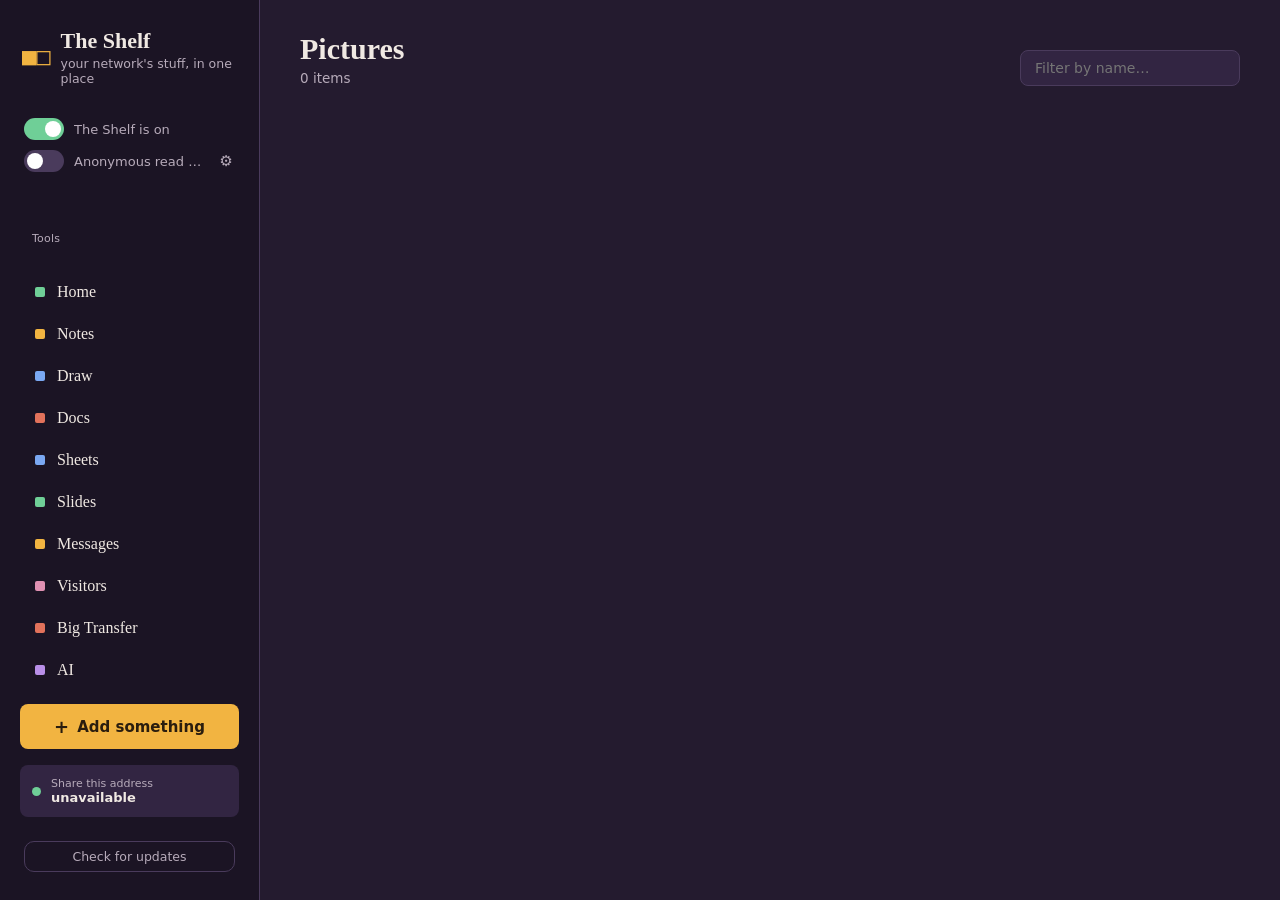
==== public/index.html @ f011980d "Show The Shelf's version under Check for updates and in About Co-Authored-By: Claude Opus 5.5 <norep" ====
<!DOCTYPE html>
<html lang="en">
<head>
<meta charset="UTF-8">
<meta name="viewport" content="width=device-width, initial-scale=1.0">
<title>The Shelf</title>
<link rel="stylesheet" href="style.css">
</head>
<body>

<div class="app">

  <aside class="sidebar">
    <div class="sidebar-scroll">
      <div class="brand">
        <div class="brand-mark">&#9724;&#9723;</div>
        <div class="brand-text">
          <h1>The Shelf</h1>
          <p>your network's stuff, in one place</p>
        </div>
      </div>

      <div class="power-toggle-group">
        <div class="power-toggle" id="powerToggleRow">
          <label class="toggle-switch">
            <input type="checkbox" id="powerToggle" checked>
            <span class="toggle-slider"></span>
          </label>
          <span id="powerLabel">The Shelf is on</span>
        </div>

        <div class="power-toggle" id="localhostOnlyToggleRow" hidden>
          <label class="toggle-switch">
            <input type="checkbox" id="localhostOnlyToggle">
            <span class="toggle-slider"></span>
          </label>
          <span id="localhostOnlyLabel" title="While on, only this computer can reach The Shelf -- everyone else on the network is turned away">Local computer only</span>
        </div>

        <div class="power-toggle" id="secureModeToggleRow" hidden>
          <label class="toggle-switch">
            <input type="checkbox" id="secureModeToggle">
            <span class="toggle-slider"></span>
          </label>
          <span id="secureModeLabel">Anonymous read only</span>
          <button class="accounts-gear-btn" id="accountsGearBtn" title="Set up users and passwords" aria-label="Manage accounts">&#9881;</button>
        </div>

        <div class="power-toggle" id="openWriteToggleRow" hidden>
          <label class="toggle-switch">
            <input type="checkbox" id="openWriteToggle">
            <span class="toggle-slider"></span>
          </label>
          <span id="openWriteLabel" title="While on, anyone on the network can add, change, or remove things -- and use the AI tab -- without logging in">Anyone can edit + AI</span>
        </div>
      </div>

      <nav class="shelf-nav" id="shelfNav">
        <!-- categories injected here -->
      </nav>

      <div class="nav-divider">Tools</div>
      <nav class="shelf-nav tool-nav" id="toolNav">
        <!-- tool tabs injected here -->
      </nav>
    </div>

    <button class="upload-btn" id="openUploadBtn">
      <span class="plus">+</span> Add something
    </button>

    <div class="auth-indicator" id="authIndicator" hidden></div>

    <div class="network-info" id="networkInfo">
      <div class="status-dot"></div>
      <div>
        <div class="network-label">Share this address</div>
        <div class="network-url" id="networkUrl">detecting&hellip;</div>
      </div>
    </div>
    <button class="sidebar-update-btn" id="sidebarUpdateBtn" title="Check GitHub for a newer version of The Shelf">Check for updates</button>
    <div class="sidebar-version" id="sidebarVersion"></div>
  </aside>

  <main class="main">
    <header class="main-header">
      <div>
        <h2 id="categoryTitle">Pictures</h2>
        <p class="category-sub" id="categorySub">0 items</p>
      </div>
      <div class="header-actions">
        <button class="about-info-btn" id="aboutInfoBtn" hidden title="About The Shelf">&#9432;</button>
        <div class="search-box-wrap">
          <input type="search" id="searchBox" placeholder="Filter by name&hellip;">
          <button class="search-clear-btn" id="searchClearBtn" hidden aria-label="Clear search">&times;</button>
        </div>
        <select id="playCountFilter" hidden>
          <option value="">All plays</option>
          <option value="recent">Recently added</option>
          <option value="0">Never played</option>
          <option value="1+">Played 1+ times</option>
          <option value="5+">Played 5+ times</option>
          <option value="10+">Played 10+ times</option>
          <option value="25+">Played 25+ times</option>
        </select>
        <button class="slideshow-btn" id="slideshowBtn" hidden>Start slideshow</button>
        <button class="slideshow-btn" id="coversSlideshowBtn" hidden title="A slideshow of the album covers in your Music shelf">Album covers</button>
        <button class="tool-action-btn" id="shuffleAllBtn" hidden title="Play these songs in random order">Shuffle play</button>
        <button class="tool-action-btn" id="imagineBtn" hidden title="Describe a picture and Pollinations.ai draws it">Create with AI</button>
        <div class="header-tool-actions">
          <button class="tool-action-btn" id="standardizeNamesBtn" hidden title="Clean up messy auto-downloaded filenames">Standardize names</button>
          <button class="tool-action-btn" id="fetchArtBtn" hidden title="Look up cover art for tracks that don't have it yet">Get album art</button>
          <button class="tool-action-btn tool-action-btn-secondary" id="clearArtBtn" hidden title="Delete all cached album art so it can be re-fetched">Clear album art</button>
          <button class="tool-action-btn tool-action-btn-secondary" id="exportListBtn" hidden title="Download the whole library as a zip, or the song list as a spreadsheet">Export&hellip;</button>
          <button class="tool-action-btn" id="fetchThumbsBtn" hidden title="Generate a thumbnail for items that don't have one yet">Get thumbnails</button>
          <button class="tool-action-btn tool-action-btn-secondary" id="clearThumbsBtn" hidden title="Delete all generated thumbnails so they can be re-generated">Clear thumbnails</button>
          <button class="tool-action-btn tool-action-btn-secondary" id="removeDuplicatesBtn" hidden title="Find files with identical content and remove the extra copies">Remove duplicates</button>
        </div>
        <button class="tool-action-btn" id="toolActionBtn" hidden>+ New</button>
      </div>
    </header>

    <div class="bulk-progress-bar" id="bulkProgressBar" hidden>
      <div class="bulk-progress-fill" id="bulkProgressFill"></div>
      <div class="bulk-progress-label" id="bulkProgressLabel"></div>
    </div>

    <section class="content" id="content">
      <!-- category content injected here -->
    </section>
  </main>

</div>

<!-- Create a picture with Pollinations.ai (Pictures shelf) -->
<div class="modal-backdrop" id="imagineBackdrop" hidden>
  <div class="modal imagine-modal">
    <div class="modal-head">
      <h3>Create a picture</h3>
      <button class="icon-btn" id="closeImagineBtn" aria-label="Close">&times;</button>
    </div>

    <div id="imagineKeyPanel" hidden>
      <p class="imagine-text" id="imagineKeyText"></p>
      <div class="imagine-key-form" id="imagineKeyForm">
        <input type="password" id="imagineKeyInput" placeholder="Paste your secret key (sk_&hellip;)" autocomplete="off" spellcheck="false">
        <button class="tool-action-btn" id="imagineKeySave">Save key</button>
      </div>
      <p class="imagine-status" id="imagineKeyStatus"></p>
    </div>

    <div id="imagineMainPanel" hidden>
      <label class="field-label" for="imaginePrompt">Describe the picture</label>
      <textarea id="imaginePrompt" rows="3" maxlength="1000" placeholder="A cozy cabin in snowy woods at dusk, warm light in the windows"></textarea>
      <div class="imagine-shapes" role="group" aria-label="Shape">
        <button type="button" class="imagine-shape" data-shape="square" aria-pressed="true">Square</button>
        <button type="button" class="imagine-shape" data-shape="wide" aria-pressed="false">Wide</button>
        <button type="button" class="imagine-shape" data-shape="tall" aria-pressed="false">Tall</button>
      </div>
      <div class="imagine-stage" id="imagineStage">
        <img id="imagineImg" alt="" hidden>
        <div class="imagine-placeholder" id="imaginePlaceholder">Your picture will appear here.</div>
      </div>
      <p class="imagine-status" id="imagineStatus"></p>
      <div class="imagine-actions">
        <button class="tool-action-btn" id="imagineCreateBtn">Create</button>
        <button class="tool-action-btn" id="imagineKeepBtn" hidden>Yes, add to Pictures</button>
        <button class="tool-action-btn tool-action-btn-secondary" id="imagineNextBtn" hidden>No, try another</button>
      </div>
      <p class="imagine-footnote">Your description is sent to Pollinations.ai, an online service, to draw the picture.
        <button class="link-btn" id="imagineChangeKey" hidden>Change API key</button></p>
    </div>
  </div>
</div>

<!-- Backup chooser: pick which parts of The Shelf go into the backup zip -->
<div class="modal-backdrop" id="backupBackdrop" hidden>
  <div class="modal backup-modal">
    <div class="modal-head">
      <h3>What should the backup include?</h3>
      <button class="icon-btn" id="closeBackupBtn" aria-label="Close">&times;</button>
    </div>
    <div class="backup-select-row">
      <button class="link-btn" id="backupSelectAll">Select all</button>
      <button class="link-btn" id="backupSelectNone">Select none</button>
    </div>
    <div class="backup-section-list" id="backupSectionList"></div>
    <div class="backup-footer">
      <span class="backup-total" id="backupTotal"></span>
      <button class="tool-action-btn" id="backupDownloadBtn">Download backup</button>
    </div>
  </div>
</div>

<!-- Export choice: whole library as a zip, or the song list as a spreadsheet -->
<div class="modal-backdrop" id="exportBackdrop" hidden>
  <div class="modal export-modal">
    <div class="modal-head">
      <h3 id="exportTitle">Export your music</h3>
      <button class="icon-btn" id="closeExportBtn" aria-label="Close">&times;</button>
    </div>
    <div class="export-choices">
      <button class="export-choice" id="exportZipBtn">
        <span class="export-choice-title" id="exportZipTitle">Complete library (.zip)</span>
        <span class="export-choice-sub" id="exportZipSub">Every song file in one download</span>
      </button>
      <button class="export-choice" id="exportSheetBtn">
        <span class="export-choice-title" id="exportSheetTitle">Song list (Excel)</span>
        <span class="export-choice-sub" id="exportSheetSub">A spreadsheet of names, artists, plays, sizes and dates &mdash; no audio</span>
      </button>
    </div>
  </div>
</div>

<!-- Upload panel -->
<div class="modal-backdrop" id="uploadBackdrop" hidden>
  <div class="modal">
    <div class="modal-head">
      <h3>Add something to the shelf</h3>
      <button class="icon-btn" id="closeUploadBtn" aria-label="Close">&times;</button>
    </div>

    <label class="field-label" for="categorySelect">Which shelf does it belong on?</label>
    <select id="categorySelect">
      <option value="Pictures">Pictures</option>
      <option value="Music">Music</option>
      <option value="MIDI">MIDI</option>
      <option value="Videos">Videos</option>
      <option value="Games">Games</option>
      <option value="Programs">Programs</option>
      <option value="Books">Books / PDFs</option>
    </select>

    <div class="dropzone" id="dropzone">
      <p><strong>Drop files here</strong> or click to choose</p>
      <p class="dropzone-sub">Games and programs: zip up folders first.</p>
      <input type="file" id="fileInput" multiple hidden>
    </div>

    <ul class="upload-list" id="uploadList"></ul>
  </div>

  <!-- Shared picker for setting a custom thumbnail image on a Games,
       Programs, or Books item -- one hidden input reused for whichever
       card's "set thumbnail" button was clicked. -->
  <input type="file" id="thumbPickerInput" accept="image/*" hidden>
</div>

<!-- Slideshow overlay -->
<div class="slideshow-overlay" id="slideshowOverlay" hidden>
  <div class="slideshow-frame">
    <img id="slideshowImg" alt="">
  </div>
  <div class="slideshow-caption" id="slideshowCaption"></div>

  <button class="slide-nav prev" id="slidePrev" aria-label="Previous">&#8249;</button>
  <button class="slide-nav next" id="slideNext" aria-label="Next">&#8250;</button>
  <button class="slide-close" id="slideClose" aria-label="Close">&times;</button>

  <div class="slide-controls">
    <button id="slidePlayPause">Pause</button>
    <button id="slideFullscreen">Fullscreen</button>
    <label class="speed-label">
      Seconds per photo
      <input type="range" id="slideSpeed" min="2" max="15" step="1" value="7">
      <span id="slideSpeedVal">7s</span>
    </label>
    <label class="ken-burns-label">
      <input type="checkbox" id="kenBurnsToggle" checked>
      Ken Burns effect
    </label>
    <div class="slide-volume-control" title="Music volume">
      <button id="slideMuteBtn" aria-label="Mute">&#128266;</button>
      <input type="range" id="slideVolumeSlider" min="0" max="100" value="80" aria-label="Music volume">
      <button id="slideSkipTrackBtn" title="Skip to next song" aria-label="Skip to next song">&#9197;</button>
    </div>
  </div>
</div>

<!-- Photo editor overlay -->
<div class="photo-editor-overlay" id="photoEditorOverlay" hidden>
  <div class="photo-editor-panel">
    <div class="photo-editor-header">
      <span id="photoEditorTitle">Edit photo</span>
      <button class="slide-close" id="peClose" aria-label="Close">&times;</button>
    </div>
    <div class="photo-editor-canvas-wrap">
      <canvas id="photoEditorCanvas"></canvas>
    </div>
    <div class="photo-editor-controls">
      <div class="photo-editor-btn-row">
        <button id="peRotateLeft" title="Rotate left">&#8634; Rotate left</button>
        <button id="peRotateRight" title="Rotate right">&#8635; Rotate right</button>
        <button id="peFlipH" title="Flip horizontal">&#8646; Flip H</button>
        <button id="peFlipV" title="Flip vertical">&#8645; Flip V</button>
        <button id="peReset" title="Undo all changes">Reset</button>
      </div>
      <div class="photo-editor-sliders">
        <label>Brightness <input type="range" id="peBrightness" min="40" max="160" value="100"></label>
        <label>Contrast <input type="range" id="peContrast" min="40" max="160" value="100"></label>
        <label>Saturation <input type="range" id="peSaturation" min="0" max="200" value="100"></label>
      </div>
      <div class="photo-editor-actions">
        <button id="peCancel">Cancel</button>
        <button id="peSaveCopy">Save as copy</button>
        <button id="peSaveOverwrite" class="primary">Save</button>
      </div>
      <p class="photo-editor-status" id="photoEditorStatus"></p>
    </div>
  </div>
</div>

<!-- Music tag editor overlay -->
<div class="photo-editor-overlay" id="tagEditorOverlay" hidden>
  <div class="photo-editor-panel tag-editor-panel">
    <div class="photo-editor-header">
      <span id="tagEditorTitle">Edit tags</span>
      <button class="slide-close" id="teClose" aria-label="Close">&times;</button>
    </div>
    <div class="tag-editor-file">
      <div class="tag-editor-file-row">
        <span class="tag-editor-file-label">File</span>
        <button class="link-btn" id="teCopyName" type="button">Copy</button>
      </div>
      <div class="tag-editor-file-name" id="teFileName"></div>
      <button class="tag-editor-fill" id="teFillFromName" type="button">Fill in from file name</button>
    </div>
    <div class="tag-editor-fields">
      <label>Artist <input type="text" id="teArtist" placeholder="Artist"></label>
      <label>Title <input type="text" id="teTitle" placeholder="Title"></label>
      <label>Album <input type="text" id="teAlbum" placeholder="Album (optional)"></label>
      <label>Track # <input type="text" id="teTrack" placeholder="e.g. 3" inputmode="numeric"></label>
    </div>
    <p class="tag-editor-hint">These are the song's own tags — the same info other music apps and devices read. Fixing the artist here is what fixes the wrong cover art getting matched.</p>
    <div class="photo-editor-actions">
      <button id="teCancel">Cancel</button>
      <button id="teSaveAndRefetchArt">Save &amp; fix album art</button>
      <button id="teSave" class="primary">Save</button>
    </div>
    <p class="photo-editor-status" id="tagEditorStatus"></p>
  </div>
</div>

<!-- About This Shelf overlay -->
<div class="about-overlay" id="aboutOverlay" hidden>
  <div class="about-panel">
    <button class="slide-close" id="aboutClose" aria-label="Close">&times;</button>
    <h2>About The Shelf</h2>
    <p id="aboutText"></p>
    <p class="about-version" id="aboutVersion"></p>
    <div class="shelf-update" id="shelfUpdateBox" hidden>
      <h3>Updates</h3>
      <p id="shelfUpdateMsg"></p>
      <button class="tool-action-btn" id="shelfUpdateBtn" hidden>Update now</button>
    </div>
  </div>
</div>

<!-- Login overlay -->
<div class="about-overlay" id="loginOverlay" hidden>
  <div class="about-panel login-panel">
    <button class="slide-close" id="loginClose" aria-label="Close">&times;</button>
    <h2>Log in</h2>
    <p id="loginIntro" style="color:var(--text-muted); font-size:13px; margin:0 0 16px;">
      This Shelf requires an account to make changes. You can keep browsing without one.
    </p>
    <form id="loginForm">
      <input type="text" id="loginUsername" placeholder="Username" required autocomplete="username">
      <input type="password" id="loginPassword" placeholder="Password" required autocomplete="current-password">
      <button type="submit" class="tool-btn">Log in</button>
    </form>
    <div class="status" id="loginStatus"></div>
  </div>
</div>

<!-- Manage accounts overlay -->
<div class="about-overlay" id="accountsOverlay" hidden>
  <div class="about-panel accounts-panel">
    <button class="slide-close" id="accountsClose" aria-label="Close">&times;</button>
    <h2>Accounts</h2>
    <p style="color:var(--text-muted); font-size:13px; margin:0 0 16px;">
      Once you add at least one account, anyone connecting from another device has to log in
      to make changes — browsing stays open to everyone either way, unless "Secured visitors"
      is also switched on. This machine always has full access, no login needed.
    </p>
    <div class="user-list" id="userList"><p style="color:var(--text-muted); font-size:13px;">Loading&hellip;</p></div>
    <form class="add-user-form" id="addUserForm">
      <input type="text" id="newUserUsername" placeholder="Username" required>
      <input type="password" id="newUserPassword" placeholder="Password (4+ characters)" required minlength="4">
      <select id="newUserRole">
        <option value="write">Can make changes</option>
        <option value="read">Read only</option>
      </select>
      <button type="submit" class="tool-btn">Add account</button>
    </form>
    <div class="status" id="userStatus"></div>
  </div>
</div>

<!-- Presentation player overlay -->
<div class="present-overlay" id="presentOverlay" hidden>
  <button class="slide-close" id="presentClose" aria-label="Close">&times;</button>
  <div class="present-slide" id="presentSlide">
    <h2 id="presentHeading"></h2>
    <img id="presentImage" alt="" hidden>
    <div id="presentBody"></div>
  </div>
  <button class="slide-nav prev" id="presentPrev" aria-label="Previous">&#8249;</button>
  <button class="slide-nav next" id="presentNext" aria-label="Next">&#8250;</button>
  <div class="present-counter" id="presentCounter"></div>
</div>

<!-- Sticky note hover tooltip (bulletin board) -->
<div class="sticky-tooltip" id="stickyTooltip" hidden></div>
<div class="art-preview" id="artPreview" hidden><img id="artPreviewImg" src="" alt="Album art"></div>

<audio id="audioPlayer"></audio>
<div class="mini-player" id="miniPlayer" hidden>
  <span class="mini-art" id="miniArt">
    <img id="miniArtImg" src="" alt="" hidden>
    <span class="track-art-placeholder" id="miniArtPlaceholder">&#9834;</span>
  </span>
  <button id="miniPlayPause">&#9658;</button>
  <button class="mini-next" id="miniNext" aria-label="Next song" title="Next song">
    <svg viewBox="0 0 24 24" width="18" height="18" aria-hidden="true" fill="currentColor"><path d="M5 5.5v13a1 1 0 0 0 1.54.84L16 13.2V18a1 1 0 0 0 2 0V6a1 1 0 0 0-2 0v4.8L6.54 4.66A1 1 0 0 0 5 5.5z"/></svg>
  </button>
  <canvas id="miniVisualizer" width="120" height="34" title="Double-click for fullscreen"></canvas>
  <div class="mini-info">
    <div class="mini-title" id="miniTitle">&mdash;</div>
    <input type="range" id="miniSeek" min="0" max="100" value="0">
  </div>
  <div class="volume-control">
    <button id="muteBtn" aria-label="Mute">&#128266;</button>
    <input type="range" id="volumeSlider" min="0" max="100" value="80" aria-label="Volume">
  </div>
  <button class="mini-shuffle" id="miniShuffleBtn" aria-label="Shuffle" aria-pressed="false" title="Shuffle is off">
    <svg viewBox="0 0 24 24" width="18" height="18" aria-hidden="true" fill="none" stroke="currentColor" stroke-width="2" stroke-linecap="round" stroke-linejoin="round"><path d="M16 3h5v5"/><path d="M4 20 21 3"/><path d="M21 16v5h-5"/><path d="M15 15l6 6"/><path d="M4 4l5 5"/></svg>
  </button>
  <button class="mini-collapse" id="miniCollapseBtn" aria-label="Minimize player" title="Minimize player">&#9662;</button>
  <button class="mini-close" id="miniPlayerClose" aria-label="Close player">&times;</button>
</div>

<!-- Fullscreen visualizer overlay -->
<div class="fullscreen-viz-overlay" id="fullscreenVizOverlay" hidden>
  <canvas id="fullscreenVisualizer"></canvas>
  <div class="fullscreen-viz-top-fade"></div>
  <div class="fullscreen-viz-bottom-fade"></div>
  <button class="fullscreen-viz-back" id="fullscreenVizClose">&#8249; Back</button>
  <img class="fullscreen-viz-art" id="fullscreenVizArt" alt="" hidden>
  <div class="fullscreen-viz-title" id="fullscreenVizTitle">&mdash;</div>
  <div class="fullscreen-viz-style-hint" id="fullscreenVizStyleHint">Click anywhere to change the visualization</div>
  <div class="fullscreen-viz-controls">
    <button id="vizPlayPause" aria-label="Play/pause">&#10074;&#10074;</button>
    <button id="vizNextTrack" title="Next track" aria-label="Next track">&#9197;</button>
    <button id="vizMuteBtn" aria-label="Mute">&#128266;</button>
    <input type="range" id="vizVolumeSlider" min="0" max="100" value="80" aria-label="Volume">
    <input type="range" id="vizColorSlider" class="viz-color-slider" min="0" max="100" value="0" title="Visualizer color: orange to green" aria-label="Visualizer color, orange to green">
  </div>
</div>

<!-- Floating video player -->
<div class="video-player" id="videoPlayer" hidden>
  <div class="video-player-bar">
    <span class="video-player-title" id="videoPlayerTitle">&mdash;</span>
    <a id="videoDownloadLink" href="#" download title="Download">&#8681;</a>
    <button id="videoPlayerClose" aria-label="Close">&times;</button>
  </div>
  <video id="videoPlayerEl" controls></video>
</div>

<!-- Vendored locally (not a CDN) so Books thumbnails still work with no
     internet connection -- renders a PDF's first page to a canvas so it
     can be captured as a thumbnail the same way a video frame is. -->
<script src="vendor/pdfjs/pdf.min.js"></script>
<script>
  if (window.pdfjsLib) {
    pdfjsLib.GlobalWorkerOptions.workerSrc = 'vendor/pdfjs/pdf.worker.min.js';
  }
</script>
<script src="app.js"></script>
<script src="mesh-coms.js"></script>
<script src="midi.js"></script>
</body>
</html>
---- public/style.css ----
:root {
  --player-space: 0px; /* height of the floating music player + its margin, kept up to date by app.js */
  --ink: #241B2F;
  --ink-deep: #1B1424;
  --surface: #322542;
  --surface-hover: #3D2D53;
  --text: #F0E9E3;
  --text-muted: #B7ABBA;
  --accent: #F2B441;
  --accent-ink: #2A1D0E;
  --mint: #6FCF97;
  --coral: #E2725B;
  --divider: #4A3B5C;

  --cat-Pictures: #F2B441;
  --cat-Music: #6FCF97;
  --cat-MIDI: #8E7CF0;
  --cat-Videos: #E091B3;
  --cat-Games: #7AA8F2;
  --cat-Programs: #E2725B;
  --cat-Books: #B98FE8;

  --serif: Georgia, 'Iowan Old Style', Charter, serif;
  --sans: -apple-system, BlinkMacSystemFont, 'Segoe UI', system-ui, sans-serif;
}

* { box-sizing: border-box; }

html, body {
  margin: 0;
  padding: 0;
  background: var(--ink);
  color: var(--text);
  font-family: var(--sans);
  height: 100%;
}

button, select, input {
  font-family: inherit;
  color: inherit;
}

.app {
  display: flex;
  min-height: 100vh;
}

/* ---------- Sidebar ---------- */

.sidebar {
  width: 260px;
  flex-shrink: 0;
  background: var(--ink-deep);
  border-right: 1px solid var(--divider);
  padding: 28px 20px;
  display: flex;
  flex-direction: column;
  gap: 16px;
  position: sticky;
  top: 0;
  height: 100vh;
  overflow: hidden;
}

.sidebar-scroll {
  flex: 1;
  min-height: 0; /* lets this flex child actually shrink/scroll instead of pushing the page taller */
  overflow-y: auto;
  display: flex;
  flex-direction: column;
  gap: 28px;
  /* a little breathing room so the last nav item doesn't touch the pinned footer below */
  padding-bottom: 4px;
}

.brand {
  display: flex;
  align-items: center;
  gap: 12px;
}

.brand-mark {
  font-size: 22px;
  color: var(--accent);
  line-height: 1;
  letter-spacing: -4px;
}

.brand-text h1 {
  font-family: var(--serif);
  font-size: 22px;
  margin: 0;
  font-weight: 700;
}

.brand-text p {
  margin: 2px 0 0;
  font-size: 12.5px;
  color: var(--text-muted);
}

.shelf-nav {
  display: flex;
  flex-direction: column;
  gap: 4px;
}

.shelf-item {
  display: flex;
  align-items: center;
  gap: 12px;
  padding: 10px 12px;
  border-radius: 8px;
  cursor: pointer;
  border-left: 3px solid transparent;
  background: transparent;
  transition: background 0.15s ease;
}

.shelf-item:hover {
  background: var(--surface);
}

.shelf-item.active {
  background: var(--surface);
  border-left-color: var(--cat-color, var(--accent));
}

.shelf-item .swatch {
  width: 10px;
  height: 10px;
  border-radius: 2px;
  background: var(--cat-color, var(--accent));
  flex-shrink: 0;
}

.shelf-item .label {
  font-family: var(--serif);
  font-size: 16px;
  flex: 1;
}

.shelf-item .count {
  font-size: 12px;
  color: var(--text-muted);
  background: var(--ink);
  padding: 2px 8px;
  border-radius: 999px;
}

.upload-btn {
  margin-top: auto;
  background: var(--accent);
  color: var(--accent-ink);
  border: none;
  padding: 12px 16px;
  border-radius: 8px;
  font-size: 15px;
  font-weight: 600;
  cursor: pointer;
  display: flex;
  align-items: center;
  gap: 8px;
  justify-content: center;
}

.nav-divider {
  font-size: 11px;
  color: var(--text-muted);
  padding: 0 12px;
  letter-spacing: 0.02em;
}

/* The `hidden` attribute must always win. Without this, any class that
   sets its own display (like .power-toggle's display:flex) quietly
   overrides it -- which is how the host-only switches and the accounts gear
   were showing up on phones and other computers that should never see them. */
[hidden] { display: none !important; }

.power-toggle-group {
  display: flex;
  flex-direction: column;
  gap: 2px;
}

.power-toggle {
  display: flex;
  align-items: center;
  gap: 10px;
  padding: 4px;
}
.power-toggle span {
  font-size: 13px;
  color: var(--text-muted);
  flex: 1;
  min-width: 0;
  white-space: nowrap;
  overflow: hidden;
  text-overflow: ellipsis;
}

.accounts-gear-btn {
  background: none;
  border: none;
  color: var(--text-muted);
  cursor: pointer;
  font-size: 15px;
  padding: 2px;
  flex-shrink: 0;
  line-height: 1;
}
.accounts-gear-btn:hover { color: var(--accent); }

.accounts-panel .user-list { margin-top: 4px; }

.upload-btn:hover { filter: brightness(1.06); }
.upload-btn .plus { font-size: 18px; }

.network-info {
  display: flex;
  align-items: center;
  gap: 10px;
  padding: 12px;
  background: var(--surface);
  border-radius: 8px;
}

.auth-indicator {
  display: flex;
  align-items: center;
  justify-content: space-between;
  gap: 8px;
  padding: 10px 12px;
  background: var(--surface);
  border-radius: 8px;
  font-size: 12.5px;
}
.auth-status {
  color: var(--text);
  overflow: hidden;
  text-overflow: ellipsis;
  white-space: nowrap;
  min-width: 0;
}
.auth-role {
  color: var(--text-muted);
  font-size: 11px;
}
.auth-link-btn {
  background: none;
  border: none;
  color: var(--accent);
  cursor: pointer;
  font-size: 12.5px;
  padding: 0;
  flex-shrink: 0;
  white-space: nowrap;
}
.auth-link-btn:hover { text-decoration: underline; }
.auth-locked-btn {
  color: var(--accent);
  font-weight: 600;
}

.login-panel form {
  display: flex;
  flex-direction: column;
  gap: 10px;
}
.login-panel input {
  background: var(--ink-deep);
  border: 1px solid var(--divider);
  border-radius: 6px;
  padding: 10px 12px;
  color: var(--text);
  font-size: 14px;
}

.status-dot {
  width: 9px;
  height: 9px;
  border-radius: 50%;
  background: var(--mint);
  box-shadow: 0 0 0 0 rgba(111, 207, 151, 0.6);
  animation: pulse 2s infinite;
  flex-shrink: 0;
}
.status-dot.idle {
  background: var(--divider);
  box-shadow: none;
  animation: none;
}

.visitors-list {
  display: flex;
  flex-direction: column;
  gap: 10px;
  max-width: 600px;
}
.visitor-row {
  display: flex;
  align-items: center;
  gap: 12px;
  padding: 12px 14px;
  background: var(--surface);
  border-radius: 8px;
}
.visitor-info { min-width: 0; }
.visitor-name {
  font-size: 14px;
  font-weight: 600;
  overflow: hidden;
  text-overflow: ellipsis;
  white-space: nowrap;
}
.visitor-meta {
  font-size: 12px;
  color: var(--text-muted);
  margin-top: 2px;
}

@keyframes pulse {
  0% { box-shadow: 0 0 0 0 rgba(111, 207, 151, 0.5); }
  70% { box-shadow: 0 0 0 7px rgba(111, 207, 151, 0); }
  100% { box-shadow: 0 0 0 0 rgba(111, 207, 151, 0); }
}

.network-label {
  font-size: 11px;
  color: var(--text-muted);
  text-transform: none;
}

.network-url {
  font-size: 13px;
  font-weight: 600;
  word-break: break-all;
}

/* ---------- Main ---------- */

.main {
  flex: 1;
  padding: 32px 40px;
  /* Room at the bottom for the floating music player while it's showing,
     so nothing (the last row of a list, the AI chat box) ends up under it. */
  padding-bottom: calc(32px + var(--player-space));
  min-width: 0;
}

.main-header {
  display: flex;
  justify-content: space-between;
  align-items: flex-end;
  flex-wrap: wrap;
  gap: 16px;
  margin-bottom: 24px;
}

.main-header h2 {
  font-family: var(--serif);
  font-size: 30px;
  margin: 0;
}

.category-sub {
  margin: 4px 0 0;
  color: var(--text-muted);
  font-size: 13.5px;
}

.header-actions {
  display: flex;
  gap: 10px;
  align-items: center;
}

/* This wrapper only exists to give the mobile layout something to group
   and wrap as a unit (see the mobile override) -- on desktop it should
   change nothing at all, so its children stay direct flex items of
   .header-actions exactly as if the wrapper weren't there. */
.header-tool-actions { display: contents; }

.about-info-btn {
  background: none;
  border: 1px solid var(--divider);
  color: var(--text-muted);
  border-radius: 50%;
  width: 30px; height: 30px;
  font-size: 16px;
  line-height: 1;
  cursor: pointer;
  display: flex;
  align-items: center;
  justify-content: center;
  flex-shrink: 0;
}
.about-info-btn:hover { color: var(--accent); border-color: var(--accent); }

.about-overlay {
  position: fixed; inset: 0;
  background: rgba(10, 7, 13, 0.8);
  z-index: 100;
  display: flex;
  align-items: center;
  justify-content: center;
  padding: 20px;
}
.about-overlay[hidden] { display: none; }

.about-panel {
  position: relative;
  background: var(--surface);
  border: 1px solid var(--divider);
  border-radius: 12px;
  max-width: 560px;
  width: 100%;
  padding: 28px 30px;
  max-height: 85vh;
  overflow-y: auto;
}
.about-panel h2 {
  font-family: var(--serif);
  margin: 0 0 14px;
  font-size: 20px;
}
.about-panel p {
  margin: 0;
  font-size: 14px;
  line-height: 1.7;
  color: var(--text);
}
.about-panel .slide-close {
  position: absolute;
  top: 10px; right: 12px;
  color: var(--text-muted);
}
.about-panel .slide-close:hover { color: var(--text); }

.search-box-wrap {
  position: relative;
  display: inline-flex;
  align-items: center;
}

#searchBox {
  background: var(--surface);
  border: 1px solid var(--divider);
  border-radius: 8px;
  padding: 9px 30px 9px 14px;
  font-size: 14px;
  min-width: 220px;
}

#searchBox:focus { outline: 2px solid var(--accent); outline-offset: 1px; }
#searchBox::-webkit-search-cancel-button { display: none; } /* using our own clear button consistently instead */

.search-clear-btn {
  position: absolute;
  right: 6px;
  background: none;
  border: none;
  color: var(--text-muted);
  font-size: 18px;
  line-height: 1;
  padding: 4px;
  cursor: pointer;
}
.search-clear-btn:hover { color: var(--text); }

#playCountFilter {
  background: var(--surface);
  border: 1px solid var(--divider);
  border-radius: 8px;
  padding: 9px 10px;
  font-size: 13.5px;
  color: var(--text);
}
#playCountFilter:focus { outline: 2px solid var(--accent); outline-offset: 1px; }

.slideshow-btn {
  background: var(--surface);
  border: 1px solid var(--cat-Pictures);
  color: var(--cat-Pictures);
  padding: 9px 16px;
  border-radius: 8px;
  font-weight: 600;
  cursor: pointer;
}
.slideshow-btn:hover { background: rgba(242, 180, 65, 0.1); }

.tool-action-btn {
  background: var(--accent);
  color: var(--accent-ink);
  border: none;
  padding: 9px 16px;
  border-radius: 8px;
  font-weight: 600;
  cursor: pointer;
  font-size: 14px;
}
.tool-action-btn:hover { filter: brightness(1.06); }
.tool-action-btn-secondary {
  background: none;
  color: var(--text-muted);
  border: 1px solid var(--divider);
  font-weight: 500;
}
.tool-action-btn-secondary:hover { filter: none; color: var(--text); border-color: var(--text-muted); }

.bulk-progress-bar {
  position: relative;
  margin: 0 24px 14px;
  height: 28px;
  border-radius: 8px;
  background: var(--surface);
  border: 1px solid var(--divider);
  overflow: hidden;
}
.bulk-progress-fill {
  position: absolute;
  inset: 0 auto 0 0;
  width: 0%;
  background: var(--mint);
  opacity: 0.28;
  transition: width 0.25s ease;
}
.bulk-progress-label {
  position: relative;
  height: 100%;
  display: flex;
  align-items: center;
  padding: 0 14px;
  font-size: 13px;
  font-weight: 600;
  color: var(--text);
  white-space: nowrap;
  overflow: hidden;
  text-overflow: ellipsis;
}

.content { min-height: 200px; }

.empty-state {
  color: var(--text-muted);
  padding: 60px 20px;
  text-align: center;
  border: 1px dashed var(--divider);
  border-radius: 12px;
  font-family: var(--serif);
  font-size: 17px;
}

.ai-view { padding: 24px; }
.ai-toggle-row {
  margin: 0 0 20px;
  padding: 0;
  background: none;
}
.ai-toggle-row span { font-weight: 600; }

.ai-chat {
  display: flex;
  flex-direction: column;
  height: calc(100vh - 260px - var(--player-space));
  min-height: 300px;
  border: 1px solid var(--divider);
  border-radius: 12px;
  overflow: hidden;
  background: var(--surface);
}
.ai-chat-log {
  flex: 1;
  overflow-y: auto;
  padding: 18px;
  display: flex;
  flex-direction: column;
  gap: 12px;
}
.ai-chat-hint {
  margin: auto;
  color: var(--text-muted);
  font-family: var(--serif);
  font-size: 16px;
  text-align: center;
}
.ai-message { display: flex; }
.ai-message.user { justify-content: flex-end; }
.ai-message.assistant { justify-content: flex-start; flex-direction: column; align-items: flex-start; }
.ai-message-stats {
  font-size: 11.5px; color: var(--text-muted);
  margin: 4px 0 0 4px;
  font-variant-numeric: tabular-nums;
}
.ai-message-stats strong { color: var(--text); font-weight: 600; }
.ai-message-bubble {
  max-width: 70%;
  padding: 10px 14px;
  border-radius: 14px;
  white-space: pre-wrap;
  word-break: break-word;
  font-size: 14.5px;
  line-height: 1.45;
}
.ai-message.user .ai-message-bubble { background: var(--cat-Books); color: #fff; border-bottom-right-radius: 4px; }
.ai-message.assistant .ai-message-bubble { background: var(--ink); border: 1px solid var(--divider); border-bottom-left-radius: 4px; }
.ai-chat-input-row {
  display: flex;
  gap: 10px;
  padding: 14px;
  border-top: 1px solid var(--divider);
  background: var(--surface);
}
.ai-chat-input-row input {
  flex: 1;
  padding: 10px 14px;
  border-radius: 8px;
  border: 1px solid var(--divider);
  background: var(--ink);
  color: var(--text);
  font-size: 14.5px;
}
.ai-chat-input-row input:focus { outline: none; border-color: var(--cat-Books); }

/* ---------- Pictures grid ---------- */

.photo-grid {
  display: grid;
  grid-template-columns: repeat(auto-fill, minmax(160px, 1fr));
  gap: 14px;
}

.photo-tile {
  aspect-ratio: 1;
  border-radius: 10px;
  overflow: hidden;
  cursor: pointer;
  background: var(--surface);
  position: relative;
  border: 1px solid var(--divider);
}

.photo-tile img {
  width: 100%;
  height: 100%;
  object-fit: cover;
  display: block;
  transition: transform 0.2s ease;
}

.photo-tile:hover img { transform: scale(1.05); }

.photo-tile .tile-name {
  position: absolute;
  left: 0; right: 0; bottom: 0;
  padding: 6px 8px;
  font-size: 11.5px;
  background: linear-gradient(transparent, rgba(0,0,0,0.65));
  white-space: nowrap;
  overflow: hidden;
  text-overflow: ellipsis;
}

/* ---------- Music list ---------- */

.track-list { display: flex; flex-direction: column; gap: 2px; }

.track-row {
  display: flex;
  align-items: center;
  gap: 14px;
  padding: 11px 14px;
  border-radius: 8px;
  cursor: pointer;
}

.track-row:hover { background: var(--surface); }
.track-row.playing { background: var(--surface); }
.track-row.playing .track-name { color: var(--mint); }
.track-row-break { display: none; } /* only does anything on mobile -- see the media query */

.track-art {
  width: 34px;
  height: 34px;
  border-radius: 6px;
  overflow: hidden;
  flex-shrink: 0;
  background: var(--ink-deep);
  display: flex;
  align-items: center;
  justify-content: center;
}
.track-art img {
  width: 100%;
  height: 100%;
  object-fit: cover;
  display: block;
}
.track-art-placeholder {
  color: var(--text-muted);
  font-size: 16px;
}

.track-play-icon {
  width: 28px; height: 28px;
  border-radius: 50%;
  background: var(--cat-Music);
  color: var(--ink);
  display: flex; align-items: center; justify-content: center;
  font-size: 12px;
  flex-shrink: 0;
}

.track-name-wrap { flex: 1; min-width: 0; display: flex; flex-direction: column; justify-content: center; }
.track-name { font-size: 14.5px; }
.track-artist {
  font-size: 11.5px;
  color: var(--text-muted);
  overflow: hidden;
  text-overflow: ellipsis;
  white-space: nowrap;
}
.track-meta { font-size: 12px; color: var(--text-muted); }
.track-row .play-count { font-size: 12px; color: var(--text-muted); white-space: nowrap; }
.track-download {
  color: var(--text-muted);
  text-decoration: none;
  font-size: 16px;
  padding: 4px 6px;
  border-radius: 6px;
  flex-shrink: 0;
}
.track-download:hover { color: var(--text); background: var(--ink-deep); }

/* ---------- Games / Programs cards ---------- */

.file-cards {
  display: grid;
  grid-template-columns: repeat(auto-fill, minmax(230px, 1fr));
  gap: 14px;
}

.file-card {
  background: var(--surface);
  border: 1px solid var(--divider);
  border-radius: 10px;
  padding: 16px;
  display: flex;
  flex-direction: column;
  gap: 10px;
}

.file-card .file-icon {
  position: relative;
  width: 100%;
  aspect-ratio: 16 / 10;
  border-radius: 8px;
  display: flex; align-items: center; justify-content: center;
  font-family: var(--serif);
  font-weight: 700;
  font-size: 15px;
  letter-spacing: 0.03em;
  background: var(--cat-color, var(--accent));
  color: var(--ink);
  overflow: hidden;
}

.file-card .file-icon img {
  width: 100%;
  height: 100%;
  object-fit: cover;
  display: block;
}
/* A PDF page is tall and the box is wide -- show the top of the page,
   where the title usually is, rather than its middle. */
.file-cards[data-category="Books"] .file-icon img { object-position: center top; }

.thumb-set-btn {
  position: absolute;
  bottom: 6px; right: 6px;
  z-index: 2;
  width: 24px; height: 24px;
  border-radius: 50%;
  background: rgba(20, 14, 26, 0.75);
  border: none;
  color: var(--text);
  font-size: 12px;
  line-height: 1;
  cursor: pointer;
  display: flex;
  align-items: center;
  justify-content: center;
}
.thumb-set-btn:hover { background: var(--accent); color: var(--accent-ink); }
.thumb-fade-in { animation: thumbFadeIn 0.35s ease; }
@keyframes thumbFadeIn { from { opacity: 0; } to { opacity: 1; } }
@media (prefers-reduced-motion: reduce) { .thumb-fade-in { animation: none; } }

/* Shown over the thumbnail only while an image file is dragged over the card. */
.thumb-drop-hint {
  position: absolute;
  inset: 0;
  z-index: 3;
  display: none;
  align-items: center;
  justify-content: center;
  text-align: center;
  padding: 8px;
  background: rgba(20, 14, 26, 0.78);
  color: var(--accent);
  font-family: var(--sans, inherit);
  font-size: 13px;
  font-weight: 600;
  letter-spacing: 0;
  border: 2px dashed var(--accent);
  border-radius: 8px;
  pointer-events: none;
}
.file-card.thumb-drop-over { border-color: var(--accent); }
.file-card.thumb-drop-over .thumb-drop-hint { display: flex; }

.file-card .file-name {
  font-size: 14.5px;
  font-weight: 600;
  word-break: break-word;
}

.file-card .file-meta {
  font-size: 12px;
  color: var(--text-muted);
}
.file-card .play-count {
  font-size: 12px;
  color: var(--text-muted);
}

.file-card .card-actions {
  margin-top: auto;
  display: flex;
  gap: 8px;
  flex-wrap: wrap;
}

.file-card a.download-btn {
  background: var(--accent);
  color: var(--accent-ink);
  text-decoration: none;
  padding: 7px 12px;
  border-radius: 6px;
  font-size: 13px;
  font-weight: 600;
}

.delete-btn {
  background: none;
  border: 1px solid var(--divider);
  color: var(--text-muted);
  border-radius: 6px;
  padding: 7px 10px;
  font-size: 13px;
  cursor: pointer;
}
.delete-btn:hover { color: var(--coral); border-color: var(--coral); }

/* ---------- Modal / upload ---------- */

.modal-backdrop {
  position: fixed; inset: 0;
  background: rgba(20, 14, 26, 0.72);
  display: flex; align-items: center; justify-content: center;
  z-index: 50;
  padding: 20px;
}

.modal-backdrop[hidden] { display: none; }

/* Backup chooser */
.backup-modal { max-width: 520px; max-height: calc(100vh - 40px); display: flex; flex-direction: column; }
.backup-select-row { display: flex; gap: 14px; margin: -4px 0 10px; }
.link-btn { background: none; border: none; padding: 0; color: var(--accent); font: inherit; font-size: 13px; cursor: pointer; }
.link-btn:hover { text-decoration: underline; }
.backup-section-list { overflow-y: auto; min-height: 0; display: flex; flex-direction: column; gap: 12px; padding-right: 4px; }
.backup-loading { color: var(--text-muted); font-size: 13px; margin: 0; }
.backup-group { border: none; margin: 0; padding: 0; display: flex; flex-direction: column; gap: 2px; }
.backup-group legend {
  font-size: 11px; text-transform: uppercase; letter-spacing: 0.08em;
  color: var(--text-muted); padding: 0; margin-bottom: 4px;
}
.backup-option {
  display: flex; align-items: center; gap: 10px;
  padding: 8px 10px; border-radius: 8px; cursor: pointer; font-size: 14px;
}
.backup-option:hover { background: var(--surface); }
.backup-option input { accent-color: var(--accent); width: 16px; height: 16px; margin: 0; flex-shrink: 0; }
.backup-option-label { flex: 1; min-width: 0; }
.backup-option-size { color: var(--text-muted); font-size: 12.5px; font-variant-numeric: tabular-nums; white-space: nowrap; }
.backup-footer {
  display: flex; align-items: center; justify-content: space-between; gap: 12px; flex-wrap: wrap;
  margin-top: 14px; padding-top: 14px; border-top: 1px solid var(--divider);
}
.backup-total { color: var(--text-muted); font-size: 12.5px; }
#backupDownloadBtn { margin-left: auto; }
#backupDownloadBtn:disabled { opacity: 0.45; cursor: not-allowed; }

/* Export chooser: two big, clearly different options. */
.export-choices { display: flex; flex-direction: column; gap: 10px; }
.export-choice {
  display: flex; flex-direction: column; align-items: flex-start; gap: 4px;
  width: 100%;
  text-align: left;
  background: var(--surface);
  border: 1px solid var(--divider);
  border-radius: 10px;
  padding: 14px 16px;
  color: var(--text);
  cursor: pointer;
  font: inherit;
}
.export-choice:hover, .export-choice:focus-visible { border-color: var(--accent); background: var(--surface-hover); outline: none; }
.export-choice-title { font-size: 15px; font-weight: 600; }
.export-choice-sub { font-size: 12.5px; color: var(--text-muted); }

.modal {
  background: var(--ink-deep);
  border: 1px solid var(--divider);
  border-radius: 14px;
  padding: 26px;
  width: 100%;
  max-width: 460px;
}

.modal-head {
  display: flex; justify-content: space-between; align-items: center;
  margin-bottom: 16px;
}

.modal-head h3 {
  font-family: var(--serif);
  margin: 0;
  font-size: 20px;
}

.icon-btn {
  background: none; border: none; color: var(--text-muted);
  font-size: 22px; cursor: pointer; line-height: 1;
}

.field-label {
  display: block;
  font-size: 12.5px;
  color: var(--text-muted);
  margin-bottom: 6px;
}

#categorySelect {
  width: 100%;
  background: var(--surface);
  border: 1px solid var(--divider);
  border-radius: 8px;
  padding: 9px 10px;
  margin-bottom: 18px;
}

.dropzone {
  border: 1.5px dashed var(--divider);
  border-radius: 10px;
  padding: 30px 16px;
  text-align: center;
  cursor: pointer;
  color: var(--text-muted);
}
.dropzone:hover { border-color: var(--accent); color: var(--text); }
.dropzone strong { color: var(--text); }
.dropzone-sub { font-size: 12px; margin-top: 6px; }

.upload-list {
  list-style: none;
  padding: 0;
  margin: 16px 0 0;
  display: flex;
  flex-direction: column;
  gap: 8px;
  max-height: 180px;
  overflow-y: auto;
}

.upload-list li {
  font-size: 13px;
  display: flex;
  justify-content: space-between;
  gap: 10px;
  background: var(--surface);
  padding: 8px 10px;
  border-radius: 6px;
}

.upload-list .status.ok { color: var(--mint); }
.upload-list .status.err { color: var(--coral); }

/* ---------- Big Transfer upload card ---------- */

.bigfile-upload-card {
  background: var(--surface);
  border: 1px solid var(--divider);
  border-radius: 10px;
  padding: 16px;
  margin: 16px 0;
}

.bigfile-upload-label {
  font-size: 13.5px;
  color: var(--text);
}

/* ---------- Slideshow ---------- */

.slideshow-overlay {
  position: fixed; inset: 0;
  background: rgba(10, 7, 13, 0.96);
  z-index: 100;
  display: flex;
  align-items: center;
  justify-content: center;
  flex-direction: column;
}

.slideshow-overlay[hidden] { display: none; }

.slideshow-frame {
  width: 88vw;
  max-width: 1100px;
  height: 78vh;
  overflow: hidden;
  border-radius: 6px;
  position: relative;
}

.slideshow-overlay img {
  width: 100%;
  height: 100%;
  object-fit: cover;
  opacity: 0;
  transition: opacity 0.5s ease;
  transform-origin: center center;
  will-change: transform;
}

.slideshow-overlay img.visible { opacity: 1; }
.slideshow-overlay img.slideshow-contain { object-fit: contain; }

.slideshow-caption {
  margin-top: 16px;
  color: var(--text-muted);
  font-size: 13px;
}

.slide-nav {
  position: absolute;
  top: 50%;
  transform: translateY(-50%);
  background: rgba(255,255,255,0.08);
  border: none;
  color: var(--text);
  font-size: 28px;
  width: 52px; height: 52px;
  border-radius: 50%;
  cursor: pointer;
}
.slide-nav:hover { background: rgba(255,255,255,0.16); }
.slide-nav.prev { left: 24px; }
.slide-nav.next { right: 24px; }

.slide-close {
  position: absolute;
  top: 20px; right: 24px;
  background: none;
  border: none;
  color: var(--text);
  font-size: 30px;
  cursor: pointer;
}

.slide-controls {
  position: absolute;
  bottom: 22px;
  display: flex;
  align-items: center;
  gap: 20px;
  background: rgba(255,255,255,0.06);
  padding: 10px 18px;
  border-radius: 999px;
}

/* ---------- Photo editor ---------- */

.photo-editor-overlay {
  position: fixed; inset: 0;
  background: rgba(10, 7, 13, 0.96);
  z-index: 100;
  display: flex;
  align-items: center;
  justify-content: center;
  padding: 20px;
}
.photo-editor-overlay[hidden] { display: none; }

.photo-editor-panel {
  background: var(--surface);
  border-radius: 12px;
  width: 100%;
  max-width: 900px;
  max-height: 92vh;
  display: flex;
  flex-direction: column;
  overflow: hidden;
}

.photo-editor-header {
  display: flex;
  align-items: center;
  justify-content: space-between;
  padding: 12px 16px;
  border-bottom: 1px solid var(--divider);
  font-size: 14px;
}
.photo-editor-header .slide-close {
  position: static;
  font-size: 20px;
}

.photo-editor-canvas-wrap {
  flex: 1;
  min-height: 0;
  display: flex;
  align-items: center;
  justify-content: center;
  background: var(--ink-deep);
  padding: 16px;
  overflow: auto;
}
#photoEditorCanvas {
  max-width: 100%;
  max-height: 55vh;
  border-radius: 4px;
}

.photo-editor-controls {
  padding: 14px 18px 18px;
  display: flex;
  flex-direction: column;
  gap: 12px;
  border-top: 1px solid var(--divider);
}

.photo-editor-btn-row {
  display: flex;
  flex-wrap: wrap;
  gap: 8px;
}
.photo-editor-btn-row button {
  background: var(--ink-deep);
  border: 1px solid var(--divider);
  color: var(--text);
  border-radius: 6px;
  padding: 6px 12px;
  font-size: 12.5px;
  cursor: pointer;
}
.photo-editor-btn-row button:hover { border-color: var(--accent); }

.photo-editor-sliders {
  display: flex;
  flex-wrap: wrap;
  gap: 18px;
}
.photo-editor-sliders label {
  display: flex;
  align-items: center;
  gap: 8px;
  font-size: 12.5px;
  color: var(--text-muted);
}
.photo-editor-sliders input[type="range"] { width: 130px; }

.photo-editor-actions {
  display: flex;
  flex-wrap: wrap;
  justify-content: flex-end;
  gap: 10px;
}
.photo-editor-actions button {
  background: var(--ink-deep);
  border: 1px solid var(--divider);
  color: var(--text);
  border-radius: 6px;
  padding: 8px 16px;
  font-size: 13px;
  cursor: pointer;
}
.photo-editor-actions button:hover { border-color: var(--accent); }
.photo-editor-actions button.primary {
  background: var(--accent);
  color: var(--accent-ink);
  border-color: var(--accent);
  font-weight: 600;
}
.photo-editor-actions button.primary:hover { filter: brightness(1.08); }

.photo-editor-status {
  margin: 0;
  font-size: 12px;
  color: var(--text-muted);
  min-height: 16px;
}
.photo-editor-status.error { color: var(--coral); }

.tag-editor-panel {
  max-width: 420px;
}
.tag-editor-file {
  margin: 14px 18px 0;
  padding: 10px 12px;
  background: var(--ink-deep);
  border: 1px solid var(--divider);
  border-radius: 8px;
  display: flex; flex-direction: column; gap: 6px;
}
.tag-editor-file-row { display: flex; justify-content: space-between; align-items: center; }
.tag-editor-file-label { font-size: 11px; text-transform: uppercase; letter-spacing: 0.08em; color: var(--text-muted); }
.tag-editor-file-name {
  font-size: 13.5px; color: var(--text);
  word-break: break-word;
  user-select: text; -webkit-user-select: text; cursor: text;
}
.tag-editor-fill {
  align-self: flex-start;
  background: none;
  border: 1px solid var(--divider);
  color: var(--text);
  border-radius: 6px;
  padding: 5px 10px;
  font: inherit; font-size: 12.5px;
  cursor: pointer;
}
.tag-editor-fill:hover { border-color: var(--accent); }
/* Names inside draggable rows/cards: let the text be highlighted. */
.selectable-text { user-select: text; -webkit-user-select: text; cursor: text; }
.tag-editor-fields {
  padding: 12px 18px 4px;
  display: flex;
  flex-direction: column;
  gap: 12px;
}
.tag-editor-fields label {
  display: flex;
  flex-direction: column;
  gap: 4px;
  font-size: 12.5px;
  color: var(--text-muted);
}
.tag-editor-fields input {
  background: var(--ink-deep);
  border: 1px solid var(--divider);
  color: var(--text);
  border-radius: 6px;
  padding: 8px 10px;
  font-size: 13.5px;
}
.tag-editor-fields input:focus { border-color: var(--accent); outline: none; }
/* The tag editor's buttons and status line sit directly in the panel (the
   photo editor wraps them in a padded block), so give them the same inset. */
.tag-editor-panel .photo-editor-actions { padding: 14px 18px 0; flex-wrap: wrap; }
.tag-editor-panel .photo-editor-status { padding: 8px 18px 16px; margin: 0; }
.tag-editor-hint {
  margin: 4px 18px 0;
  font-size: 12px;
  color: var(--text-muted);
  line-height: 1.4;
}

.slide-controls button {
  background: var(--accent);
  color: var(--accent-ink);
  border: none;
  padding: 7px 16px;
  border-radius: 999px;
  font-weight: 600;
  cursor: pointer;
}

.speed-label {
  font-size: 12.5px;
  color: var(--text-muted);
  display: flex;
  align-items: center;
  gap: 8px;
}

.ken-burns-label {
  font-size: 12.5px;
  color: var(--text-muted);
  display: flex;
  align-items: center;
  gap: 6px;
  cursor: pointer;
}

/* ---------- Mini music player ---------- */

.mini-player {
  position: fixed;
  left: 280px; right: 20px; bottom: 20px;
  background: var(--surface);
  border: 1px solid var(--divider);
  border-radius: 10px;
  padding: 10px 16px;
  display: flex;
  align-items: center;
  gap: 14px;
  z-index: 40;
  box-shadow: 0 8px 24px rgba(0,0,0,0.35);
}

.mini-art {
  width: 44px;
  height: 44px;
  border-radius: 6px;
  overflow: hidden;
  flex-shrink: 0;
  background: var(--ink-deep);
  display: flex;
  align-items: center;
  justify-content: center;
  cursor: pointer;
  touch-action: manipulation;
}
.mini-art img { width: 100%; height: 100%; object-fit: cover; display: block; }
.mini-art .track-art-placeholder { font-size: 17px; }

.mini-player[hidden] { display: none; }

.mini-close {
  background: none;
  border: none;
  color: var(--text-muted);
  cursor: pointer;
  font-size: 18px;
  line-height: 1;
  padding: 4px;
  flex-shrink: 0;
}
.mini-close:hover { color: var(--text); }

.mini-next {
  background: none; border: none; color: var(--text-muted);
  width: 34px; height: 34px; border-radius: 50%;
  display: inline-flex; align-items: center; justify-content: center;
  cursor: pointer; flex-shrink: 0; padding: 0;
}
.mini-next:hover { color: var(--text); background: var(--ink-deep); }
.mini-shuffle {
  position: relative;
  background: none;
  border: none;
  color: var(--text-muted);
  cursor: pointer;
  padding: 5px;
  border-radius: 6px;
  display: flex; align-items: center; justify-content: center;
  flex-shrink: 0;
}
.mini-shuffle:hover { color: var(--text); background: var(--ink-deep); }
.mini-shuffle.on { color: var(--cat-Music); }
.mini-shuffle.on::after { /* a small dot under the icon, so "on" doesn't rely on colour alone */
  content: ''; position: absolute; left: 50%; bottom: -1px; width: 4px; height: 4px; margin-left: -2px;
  border-radius: 50%; background: currentColor;
}
.mini-player.minimized .mini-shuffle { display: none; }

.mini-collapse {
  background: none;
  border: none;
  color: var(--text-muted);
  cursor: pointer;
  font-size: 15px;
  line-height: 1;
  padding: 4px 6px;
  flex-shrink: 0;
  border-radius: 6px;
}
.mini-collapse:hover { color: var(--text); background: var(--ink-deep); }

/* Minimized: just the cover art, play/pause and the button to bring the
   full player back, tucked into the bottom-right corner. */
.mini-player.minimized { left: auto; padding: 6px 8px; gap: 8px; }
.mini-player.minimized #miniVisualizer,
.mini-player.minimized .mini-info,
.mini-player.minimized .volume-control,
.mini-player.minimized .mini-close { display: none; }

.video-play-icon { background: var(--cat-Videos); }

.video-player {
  position: fixed;
  right: 20px;
  bottom: 20px;
  width: 380px;
  max-width: calc(100vw - 40px);
  background: var(--ink-deep);
  border: 1px solid var(--divider);
  border-radius: 10px;
  overflow: hidden;
  box-shadow: 0 12px 32px rgba(0, 0, 0, 0.45);
  z-index: 45;
}
.video-player[hidden] { display: none; }

.video-player-bar {
  display: flex;
  align-items: center;
  gap: 10px;
  padding: 8px 10px;
}
.video-player-title {
  flex: 1;
  min-width: 0;
  font-size: 13px;
  white-space: nowrap;
  overflow: hidden;
  text-overflow: ellipsis;
}
.video-player-bar a, .video-player-bar button {
  background: none;
  border: none;
  color: var(--text-muted);
  cursor: pointer;
  font-size: 16px;
  text-decoration: none;
  flex-shrink: 0;
  padding: 2px 4px;
}
.video-player-bar a:hover, .video-player-bar button:hover { color: var(--text); }

#videoPlayerEl {
  display: block;
  width: 100%;
  max-height: 260px;
  background: #000;
}

#miniVisualizer {
  flex-shrink: 0;
  border-radius: 6px;
  background: var(--ink-deep);
}

#miniPlayPause {
  background: var(--cat-Music);
  color: var(--ink);
  border: none;
  width: 34px; height: 34px;
  border-radius: 50%;
  cursor: pointer;
  font-size: 13px;
}

.mini-info { flex: 1; min-width: 0; }
.mini-title {
  font-size: 13.5px;
  margin-bottom: 4px;
  overflow: hidden;
  text-overflow: ellipsis;
  white-space: nowrap;
}
#miniSeek { width: 100%; }

.volume-control {
  display: flex;
  align-items: center;
  gap: 8px;
  flex-shrink: 0;
}

#muteBtn {
  background: none;
  border: none;
  color: var(--text-muted);
  font-size: 16px;
  cursor: pointer;
  line-height: 1;
}
#muteBtn:hover { color: var(--text); }

#volumeSlider { width: 80px; }

.slide-volume-control {
  display: flex;
  align-items: center;
  gap: 8px;
  flex-shrink: 0;
}
#slideMuteBtn {
  background: none;
  border: none;
  color: var(--text-muted);
  font-size: 16px;
  cursor: pointer;
  line-height: 1;
}
#slideMuteBtn:hover { color: var(--text); }

.fullscreen-viz-overlay {
  position: fixed; inset: 0;
  background: #0A070D;
  z-index: 100;
  display: flex;
  align-items: center;
  justify-content: center;
  cursor: pointer;
}
.fullscreen-viz-overlay[hidden] { display: none; }

#fullscreenVisualizer {
  width: 100%;
  height: 100%;
  display: block;
}

.fullscreen-viz-top-fade,
.fullscreen-viz-bottom-fade {
  position: absolute;
  left: 0; right: 0;
  height: 140px;
  pointer-events: none; /* purely decorative -- clicks pass through to the canvas beneath */
}
.fullscreen-viz-top-fade {
  top: 0;
  background: linear-gradient(to bottom, rgba(10, 7, 13, 0.75), transparent);
}
.fullscreen-viz-bottom-fade {
  bottom: 0;
  height: 180px;
  background: linear-gradient(to top, rgba(10, 7, 13, 0.8), transparent);
}

.fullscreen-viz-back {
  position: absolute;
  top: 20px;
  left: 20px;
  background: rgba(10, 7, 13, 0.55);
  border: 1px solid rgba(255, 255, 255, 0.12);
  color: var(--text);
  font-size: 15px;
  padding: 9px 16px 9px 12px;
  border-radius: 999px;
  cursor: pointer;
}
.fullscreen-viz-back:hover { background: rgba(10, 7, 13, 0.8); }

.fullscreen-viz-art {
  position: absolute;
  top: 28px;
  right: 28px;
  width: min(38vw, 420px);
  height: min(38vw, 420px);
  border-radius: 12px;
  object-fit: cover;
  box-shadow: 0 16px 48px rgba(0, 0, 0, 0.6);
  border: 1px solid rgba(255, 255, 255, 0.12);
}

.fullscreen-viz-title {
  position: absolute;
  bottom: calc(80px + env(safe-area-inset-bottom));
  left: 50%;
  transform: translateX(-50%);
  color: var(--text);
  font-size: 16px;
  font-weight: 600;
  text-align: center;
  text-shadow: 0 2px 8px rgba(0, 0, 0, 0.6);
  pointer-events: none;
  max-width: 80vw;
  overflow: hidden;
  text-overflow: ellipsis;
  white-space: nowrap;
}

.fullscreen-viz-style-hint {
  position: absolute;
  top: 24px;
  left: 50%;
  transform: translateX(-50%);
  color: var(--text-muted);
  font-size: 12.5px;
  text-align: center;
  pointer-events: none;
  opacity: 0;
  transition: opacity 0.3s ease;
}
.fullscreen-viz-overlay.show-hint .fullscreen-viz-style-hint { opacity: 1; }

.fullscreen-viz-controls {
  position: absolute;
  bottom: calc(24px + env(safe-area-inset-bottom));
  left: 50%;
  transform: translateX(-50%);
  display: flex;
  align-items: center;
  gap: 16px;
  background: rgba(10, 7, 13, 0.55);
  border: 1px solid rgba(255, 255, 255, 0.1);
  padding: 10px 18px;
  border-radius: 999px;
  cursor: default; /* this bar is for controls, not for closing/cycling like the rest of the overlay */
}
.fullscreen-viz-controls button {
  background: none;
  border: none;
  color: var(--text-muted);
  font-size: 18px;
  cursor: pointer;
  line-height: 1;
}
.fullscreen-viz-controls button:hover { color: var(--text); }
.fullscreen-viz-controls input[type="range"] { width: 100px; }

.viz-color-slider {
  -webkit-appearance: none;
  appearance: none;
  height: 6px;
  border-radius: 999px;
  background: linear-gradient(to right, #FF3D00, #5AFF82);
  outline: none;
}
.viz-color-slider::-webkit-slider-thumb {
  -webkit-appearance: none;
  width: 16px;
  height: 16px;
  border-radius: 50%;
  background: #fff;
  border: 2px solid rgba(0, 0, 0, 0.35);
  cursor: pointer;
}
.viz-color-slider::-moz-range-thumb {
  width: 16px;
  height: 16px;
  border-radius: 50%;
  background: #fff;
  border: 2px solid rgba(0, 0, 0, 0.35);
  cursor: pointer;
}
.viz-color-slider::-moz-range-track {
  height: 6px;
  border-radius: 999px;
  background: linear-gradient(to right, #FF3D00, #5AFF82);
}

#slideSkipTrackBtn {
  background: none;
  border: none;
  color: var(--text-muted);
  font-size: 16px;
  cursor: pointer;
  line-height: 1;
}
#slideSkipTrackBtn:hover { color: var(--text); }
#slideVolumeSlider { width: 80px; }

/* ---------- Drag and drop ---------- */

.shelf-item.drag-over {
  background: var(--surface-hover);
  outline: 2px dashed var(--accent);
  outline-offset: -2px;
}

.photo-tile, .track-row, .file-card {
  cursor: grab;
}
.photo-tile.dragging, .track-row.dragging, .file-card.dragging {
  opacity: 0.4;
}

/* ---------- Game player ---------- */

.game-overlay {
  position: fixed; inset: 0;
  background: var(--ink-deep);
  z-index: 90;
  display: flex;
  flex-direction: column;
}

.game-overlay[hidden] { display: none; }

.game-overlay-bar {
  display: flex;
  align-items: center;
  justify-content: space-between;
  padding: 10px 18px;
  border-bottom: 1px solid var(--divider);
  font-family: var(--serif);
  font-size: 15px;
  flex-shrink: 0;
}

.game-frame-wrap {
  position: relative;
  flex: 1;
  background: #000;
}

#gameFrame {
  width: 100%;
  height: 100%;
  border: none;
  display: block;
}

.game-loading {
  position: absolute;
  inset: 0;
  display: flex;
  align-items: center;
  justify-content: center;
  color: var(--text-muted);
  font-family: var(--serif);
  font-size: 16px;
  padding: 20px;
  text-align: center;
  pointer-events: none;
}

.play-btn {
  background: none;
  border: 1px solid var(--mint);
  color: var(--mint);
  border-radius: 6px;
  padding: 7px 12px;
  font-size: 13px;
  font-weight: 600;
  cursor: pointer;
}
.play-btn:hover { background: rgba(111, 207, 151, 0.1); }

.read-btn {
  background: none;
  border: 1px solid var(--cat-Books);
  color: var(--cat-Books);
  border-radius: 6px;
  padding: 7px 12px;
  font-size: 13px;
  font-weight: 600;
  cursor: pointer;
}
.read-btn:hover { background: rgba(185, 143, 232, 0.12); }

/* ---------- Move-to control ---------- */

.move-select {
  background: var(--ink-deep);
  color: var(--text-muted);
  border: 1px solid var(--divider);
  border-radius: 6px;
  font-size: 11.5px;
  padding: 4px 6px;
  cursor: pointer;
  max-width: 100%;
}
.move-select:hover { color: var(--text); border-color: var(--accent); }

.photo-tile .move-select {
  position: absolute;
  top: 34px; right: 6px;
  z-index: 2;
}

.photo-remove {
  position: absolute;
  top: 6px; left: 6px;
  z-index: 2;
  width: 22px; height: 22px;
  border-radius: 50%;
  background: rgba(20, 14, 26, 0.75);
  border: none;
  color: var(--text);
  font-size: 15px;
  line-height: 1;
  cursor: pointer;
  display: flex;
  align-items: center;
  justify-content: center;
}
.photo-remove:hover { background: var(--coral); }

.photo-edit {
  position: absolute;
  top: 6px; right: 6px;
  z-index: 2;
  width: 22px; height: 22px;
  border-radius: 50%;
  background: rgba(20, 14, 26, 0.75);
  border: none;
  color: var(--text);
  font-size: 12px;
  line-height: 1;
  cursor: pointer;
  display: flex;
  align-items: center;
  justify-content: center;
}
.photo-edit:hover { background: var(--accent); color: var(--accent-ink); }

.photo-rename {
  position: absolute;
  top: 6px; right: 32px;
  z-index: 2;
  width: 22px; height: 22px;
  border-radius: 50%;
  background: rgba(20, 14, 26, 0.75);
  border: none;
  color: var(--text);
  font-size: 11px;
  line-height: 1;
  cursor: pointer;
  display: flex;
  align-items: center;
  justify-content: center;
}
.photo-rename:hover { background: var(--accent); color: var(--accent-ink); }

.track-remove {
  background: none;
  border: none;
  color: var(--text-muted);
  text-decoration: none;
  font-size: 18px;
  line-height: 1;
  padding: 4px 6px;
  border-radius: 6px;
  flex-shrink: 0;
  cursor: pointer;
}
.track-remove:hover { color: var(--coral); background: var(--ink-deep); }

.track-rename {
  background: none;
  border: none;
  color: var(--text-muted);
  text-decoration: none;
  font-size: 13px;
  line-height: 1;
  padding: 4px 6px;
  border-radius: 6px;
  flex-shrink: 0;
  cursor: pointer;
}
.track-rename:hover { color: var(--text); background: var(--ink-deep); }

.track-edit-tags {
  background: none;
  border: none;
  color: var(--text-muted);
  text-decoration: none;
  font-size: 14px;
  line-height: 1;
  padding: 4px 6px;
  border-radius: 6px;
  flex-shrink: 0;
  cursor: pointer;
}
.track-edit-tags:hover { color: var(--text); background: var(--ink-deep); }

.rename-btn {
  background: none;
  border: 1px solid var(--divider);
  color: var(--text-muted);
  border-radius: 6px;
  padding: 7px 10px;
  font-size: 13px;
  cursor: pointer;
}
.rename-btn:hover { color: var(--text); border-color: var(--accent); }

.track-row .move-select {
  flex-shrink: 0;
}

.file-card .move-row {
  display: flex;
  justify-content: flex-end;
}

/* ---------- Split pane (Notes / Docs / Slides) ---------- */

.split-pane {
  display: flex;
  gap: 20px;
  align-items: stretch;
  min-height: 60vh;
}

.split-list {
  width: 240px;
  flex-shrink: 0;
  display: flex;
  flex-direction: column;
  gap: 6px;
}

.split-new-btn {
  background: var(--surface);
  border: 1px dashed var(--divider);
  color: var(--text-muted);
  border-radius: 8px;
  padding: 10px;
  cursor: pointer;
  font-size: 13.5px;
  margin-bottom: 4px;
}
.split-new-btn:hover { border-color: var(--accent); color: var(--text); }

.split-list-item {
  padding: 10px 12px;
  border-radius: 8px;
  cursor: pointer;
  background: var(--surface);
  border: 1px solid transparent;
}
.split-list-item:hover { background: var(--surface-hover); }
.split-list-item.active { border-color: var(--accent); }
.split-list-item .item-title {
  font-weight: 600;
  font-size: 14px;
  white-space: nowrap;
  overflow: hidden;
  text-overflow: ellipsis;
}
.split-list-item .item-sub {
  font-size: 11.5px;
  color: var(--text-muted);
  margin-top: 2px;
  white-space: nowrap;
  overflow: hidden;
  text-overflow: ellipsis;
}

.split-editor {
  flex: 1;
  min-width: 0;
  display: flex;
  flex-direction: column;
  gap: 12px;
}

.editor-topbar {
  display: flex;
  gap: 10px;
  align-items: center;
}

.editor-title-input {
  flex: 1;
  background: var(--surface);
  border: 1px solid var(--divider);
  border-radius: 8px;
  padding: 10px 14px;
  font-size: 17px;
  font-family: var(--serif);
}
.editor-title-input:focus { outline: 2px solid var(--accent); outline-offset: -1px; }

/* ---------- Notes ---------- */

.note-image-wrap {
  position: relative;
  display: inline-block;
  max-width: 240px;
}
.note-image {
  max-width: 100%;
  max-height: 180px;
  border-radius: 8px;
  display: block;
  border: 1px solid var(--divider);
}
.note-image-remove {
  position: absolute;
  top: 6px; right: 6px;
  width: 22px; height: 22px;
  border-radius: 50%;
  background: rgba(20, 14, 26, 0.75);
  border: none;
  color: var(--text);
  font-size: 15px;
  line-height: 1;
  cursor: pointer;
}
.note-image-remove:hover { background: var(--coral); }

.notes-textarea {
  flex: 1;
  min-height: 320px;
  background: var(--surface);
  border: 1px solid var(--divider);
  border-radius: 8px;
  padding: 16px;
  font-size: 14.5px;
  line-height: 1.6;
  resize: none;
}
.notes-textarea:focus { outline: 2px solid var(--accent); outline-offset: -1px; }

/* ---------- Docs (word processor) ---------- */

.docs-toolbar {
  display: flex;
  gap: 6px;
  flex-wrap: wrap;
}
.docs-toolbar button {
  background: var(--surface);
  border: 1px solid var(--divider);
  color: var(--text);
  padding: 6px 11px;
  border-radius: 6px;
  cursor: pointer;
  font-size: 13px;
}
.docs-toolbar button:hover { border-color: var(--accent); }

.docs-size-control {
  display: flex;
  align-items: center;
  gap: 6px;
  font-size: 12.5px;
  color: var(--text-muted);
  margin-left: 4px;
}
.docs-size-control input[type="range"] { width: 80px; }
#docFontSizeLabel { min-width: 52px; }

.docs-editor {
  flex: 1;
  min-height: 320px;
  background: #F3F0E8;
  color: #241B2F;
  border: 1px solid var(--divider);
  border-radius: 8px;
  padding: 24px;
  overflow-y: auto;
  font-size: 15px;
  line-height: 1.7;
}
.docs-editor:focus { outline: 2px solid var(--accent); outline-offset: -1px; }
.docs-editor img { max-width: 100%; border-radius: 4px; }

/* ---------- Draw pad ---------- */

.draw-tabs {
  display: flex;
  gap: 6px;
  overflow-x: auto;
  padding-bottom: 2px;
}
.draw-tab {
  padding: 8px 8px 8px 14px;
  border-radius: 8px 8px 0 0;
  background: var(--surface);
  cursor: pointer;
  font-size: 13px;
  white-space: nowrap;
  border: 1px solid var(--divider);
  border-bottom: none;
  color: var(--text-muted);
  display: flex;
  align-items: center;
  gap: 8px;
}
.draw-tab.active { background: var(--ink-deep); color: var(--accent); }
.draw-tab-label { pointer-events: none; }
.draw-tab-close {
  background: none;
  border: none;
  color: inherit;
  opacity: 0.6;
  font-size: 15px;
  line-height: 1;
  cursor: pointer;
  padding: 0 2px;
  border-radius: 4px;
  flex-shrink: 0;
}
.draw-tab-close:hover { opacity: 1; color: var(--coral); }
.draw-tab-add {
  padding: 8px 12px;
  border-radius: 8px;
  background: none;
  border: 1px dashed var(--divider);
  color: var(--text-muted);
  cursor: pointer;
  font-size: 13px;
}
.draw-tab-add:hover { border-color: var(--accent); color: var(--text); }

.draw-toolbar {
  display: flex;
  align-items: center;
  gap: 16px;
  flex-wrap: wrap;
  padding: 12px 0;
}

.color-swatch-btn {
  width: 24px; height: 24px;
  border-radius: 50%;
  border: 2px solid transparent;
  cursor: pointer;
  padding: 0;
}
.color-swatch-btn.active { border-color: var(--text); }

.tool-btn {
  background: var(--surface);
  border: 1px solid var(--divider);
  color: var(--text);
  padding: 7px 12px;
  border-radius: 6px;
  cursor: pointer;
  font-size: 13px;
}
.tool-btn:hover { border-color: var(--accent); }
.draw-toolbar button.tool-btn.active { background: var(--accent); color: var(--accent-ink); border-color: var(--accent); }

.draw-toolbar label { font-size: 12.5px; color: var(--text-muted); display: flex; align-items: center; gap: 6px; }

.draw-canvas-wrap {
  background: #fff;
  border-radius: 8px;
  overflow: hidden;
  border: 1px solid var(--divider);
  touch-action: none;
  flex: 1;
  position: relative;
  display: flex;
  align-items: center;
  justify-content: center;
}
#drawCanvas {
  display: block;
  width: 100%;
  height: auto;
  max-width: 100%;
  max-height: 100%;
  aspect-ratio: 1000 / 600;
  background: #fff;
}

.brush-cursor {
  position: absolute;
  border-radius: 50%;
  pointer-events: none;
  transform: translate(-50%, -50%);
  box-shadow: 0 0 0 1px rgba(255, 255, 255, 0.9), inset 0 0 0 1px rgba(0, 0, 0, 0.7);
  display: none;
  z-index: 5;
}

.brush-cursor.text-mode {
  border-radius: 1px;
  background: var(--accent);
  transform: translate(-50%, 0); /* top-aligned to match where the stamped text actually starts */
}

.draw-text-entry {
  position: absolute;
  z-index: 6;
  display: flex;
  align-items: center;
  gap: 2px;
}

.draw-text-handle {
  cursor: grab;
  color: var(--accent);
  background: rgba(20, 14, 26, 0.85);
  border-radius: 50%;
  width: 18px;
  height: 18px;
  flex-shrink: 0;
  display: flex;
  align-items: center;
  justify-content: center;
  font-size: 11px;
  user-select: none;
  touch-action: none;
}
.draw-text-handle:active { cursor: grabbing; }

.draw-text-input {
  background: rgba(255, 255, 255, 0.85);
  border: 1px dashed var(--accent);
  border-radius: 3px;
  padding: 1px 4px;
  min-width: 120px;
  font-family: -apple-system, BlinkMacSystemFont, 'Segoe UI', system-ui, sans-serif;
  line-height: 1.2;
  outline: none;
}

/* ---------- Slides (presentations) ---------- */

.slide-editor-list {
  display: flex;
  flex-direction: column;
  gap: 6px;
  overflow-y: auto;
}
.slide-editor-item {
  background: var(--surface);
  border: 1px solid var(--divider);
  border-radius: 8px;
  padding: 10px 12px;
  cursor: pointer;
  font-size: 13px;
}
.slide-editor-item.active { border-color: var(--accent); }

.slide-fields { display: flex; flex-direction: column; gap: 10px; flex: 1; }

.slide-image-wrap {
  position: relative;
  display: inline-block;
  max-width: 220px;
}
.slide-image {
  max-width: 100%;
  max-height: 160px;
  border-radius: 8px;
  display: block;
  border: 1px solid var(--divider);
}
.slide-image-remove {
  position: absolute;
  top: 6px; right: 6px;
  width: 22px; height: 22px;
  border-radius: 50%;
  background: rgba(20, 14, 26, 0.75);
  border: none;
  color: var(--text);
  font-size: 15px;
  line-height: 1;
  cursor: pointer;
}
.slide-image-remove:hover { background: var(--coral); }
.slide-image-hint {
  font-size: 12px;
  color: var(--text-muted);
  margin: 0;
}

#presentImage {
  max-width: 70%;
  max-height: 40vh;
  border-radius: 10px;
  margin: 0 auto 20px;
}
#presentImage[hidden] { display: none; }
.slide-fields input, .slide-fields textarea {
  width: 100%;
  background: var(--surface);
  border: 1px solid var(--divider);
  border-radius: 8px;
  padding: 10px 12px;
  color: var(--text);
  font-family: inherit;
  font-size: 14px;
}
.slide-fields input { font-family: var(--serif); font-size: 16px; }
.slide-fields textarea { min-height: 220px; resize: vertical; line-height: 1.5; }

.slide-image-wrap {
  position: relative;
  display: inline-block;
  max-width: 280px;
}
.slide-image {
  max-width: 100%;
  max-height: 180px;
  border-radius: 8px;
  display: block;
  border: 1px solid var(--divider);
}
.slide-image-remove {
  position: absolute;
  top: 6px; right: 6px;
  width: 22px; height: 22px;
  border-radius: 50%;
  background: rgba(20, 14, 26, 0.75);
  border: none;
  color: var(--text);
  font-size: 15px;
  line-height: 1;
  cursor: pointer;
}
.slide-image-remove:hover { background: var(--coral); }
.slide-image-hint {
  font-size: 12px;
  color: var(--text-muted);
  margin: 0;
}

.present-btn {
  background: var(--accent);
  color: var(--accent-ink);
  border: none;
  padding: 9px 16px;
  border-radius: 8px;
  font-weight: 600;
  cursor: pointer;
}

.present-overlay {
  position: fixed; inset: 0;
  background: var(--ink-deep);
  z-index: 95;
  display: flex;
  align-items: center;
  justify-content: center;
  flex-direction: column;
}
.present-overlay[hidden] { display: none; }

.present-slide {
  max-width: 900px;
  width: 85%;
  text-align: center;
}
.present-slide h2 {
  font-family: var(--serif);
  font-size: 40px;
  margin-bottom: 24px;
}
#presentBody {
  font-size: 20px;
  line-height: 1.7;
  color: var(--text-muted);
  white-space: pre-wrap;
}
.present-counter {
  position: absolute;
  bottom: 24px;
  color: var(--text-muted);
  font-size: 13px;
}

/* ---------- Portal / Home dashboard ---------- */

.daily-affirmation {
  background: linear-gradient(135deg, var(--surface), var(--ink-deep));
  border: 1px solid var(--divider);
  border-radius: 12px;
  padding: 18px 22px;
  margin-bottom: 14px;
  text-align: center;
}
.daily-affirmation-label {
  font-size: 11px;
  color: var(--text-muted);
  letter-spacing: 0.03em;
  margin-bottom: 6px;
}
.daily-affirmation-quote {
  font-family: var(--serif);
  font-size: 19px;
  line-height: 1.4;
}

.color-experience-bar {
  display: flex;
  align-items: center;
  justify-content: center;
  gap: 10px;
  border-radius: 10px;
  padding: 12px 20px;
  margin-bottom: 20px;
  font-size: 13.5px;
  flex-wrap: wrap;
  text-align: center;
}
.color-bar-name { font-weight: 700; }
.color-bar-meaning { opacity: 0.9; }

.portal-grid {
  display: grid;
  grid-template-columns: 1fr 320px;
  gap: 20px;
  align-items: start;
}

.portal-section {
  background: var(--surface);
  border: 1px solid var(--divider);
  border-radius: 12px;
  padding: 20px;
}
.portal-section h3 {
  font-family: var(--serif);
  margin: 0 0 14px;
  font-size: 18px;
}

.portal-clock {
  font-family: var(--serif);
  font-size: 15px;
  color: var(--text-muted);
  margin-bottom: 18px;
}

.stat-row {
  display: flex;
  gap: 10px;
  flex-wrap: wrap;
  margin-bottom: 18px;
}
.stat-pill {
  background: var(--ink-deep);
  border-radius: 999px;
  padding: 6px 14px;
  font-size: 12.5px;
  color: var(--text-muted);
}
.stat-pill strong { color: var(--text); }

.sticky-board {
  display: grid;
  grid-template-columns: repeat(auto-fill, minmax(150px, 1fr));
  gap: 12px;
}
.sticky-note {
  border-radius: 8px;
  padding: 14px;
  font-size: 13.5px;
  position: relative;
  color: #241B2F;
  min-height: 90px;
  max-height: 150px;
  overflow: hidden;
  line-height: 1.4;
}
.sticky-note.truncated {
  cursor: pointer;
}
.sticky-note.truncated::after {
  content: '';
  position: absolute;
  left: 0; right: 0; bottom: 0;
  height: 36px;
  background: linear-gradient(to bottom, transparent, rgba(0, 0, 0, 0.16));
  border-radius: 0 0 8px 8px;
  pointer-events: none;
}

.sticky-tooltip {
  position: fixed;
  z-index: 200;
  max-width: 320px;
  max-height: 70vh;
  overflow-y: auto;
  padding: 14px 16px;
  border-radius: 8px;
  font-size: 13.5px;
  line-height: 1.5;
  color: #241B2F;
  box-shadow: 0 12px 32px rgba(0, 0, 0, 0.45);
  pointer-events: none; /* purely informational -- the note underneath stays interactive */
  opacity: 0;
  transform: translateY(4px);
  transition: opacity 0.12s ease, transform 0.12s ease;
}
.sticky-tooltip.visible { opacity: 1; transform: translateY(0); }

.art-preview {
  position: fixed;
  z-index: 200;
  width: min(85vw, 380px);
  height: min(85vw, 380px);
  border-radius: 8px;
  overflow: hidden;
  box-shadow: 0 12px 32px rgba(0, 0, 0, 0.5);
  pointer-events: none;
  opacity: 0;
  transform: translateY(4px);
  transition: opacity 0.12s ease, transform 0.12s ease;
  background: var(--ink-deep);
}
.art-preview.visible { opacity: 1; transform: translateY(0); }
.art-preview img {
  width: 100%;
  height: 100%;
  /* cover was fine for square album art, but crops anything else -- a
     wide screenshot or a tall portrait photo pasted onto the bulletin
     board would still have its edges cut off in the "enlarged" view,
     which defeats the point of enlarging it. contain shows the whole
     image; the dark background behind it (set above) fills whatever
     letterboxing/pillarboxing that leaves for a non-square image. */
  object-fit: contain;
  display: block;
}
.track-art { cursor: pointer; touch-action: manipulation; }
.track-art:has(img):hover { outline: 2px solid var(--accent); outline-offset: 1px; }

.sticky-tooltip[hidden] { display: none; }
.sticky-note .remove-sticky {
  position: absolute;
  top: 4px; right: 6px;
  background: none;
  border: none;
  color: rgba(36, 27, 47, 0.5);
  cursor: pointer;
  font-size: 15px;
  z-index: 1;
}
.sticky-note.media { padding: 8px; }
.sticky-media {
  width: 100%;
  max-height: 160px;
  object-fit: cover;
  border-radius: 6px;
  display: block;
}
img.sticky-media { cursor: pointer; touch-action: manipulation; }
.add-sticky-form {
  margin-top: 12px;
  display: flex;
  gap: 8px;
}
.add-sticky-form input {
  flex: 1;
  background: var(--ink-deep);
  border: 1px solid var(--divider);
  border-radius: 6px;
  padding: 8px 10px;
  color: var(--text);
  font-size: 13px;
}
.add-sticky-form button {
  background: var(--accent);
  color: var(--accent-ink);
  border: none;
  border-radius: 6px;
  padding: 8px 12px;
  font-weight: 600;
  cursor: pointer;
}

.link-list { display: flex; flex-direction: column; gap: 8px; margin-bottom: 14px; }
.link-row {
  display: flex;
  justify-content: space-between;
  align-items: center;
  background: var(--ink-deep);
  border-radius: 8px;
  padding: 8px 12px;
  gap: 8px;
}
.link-row a { color: var(--accent); text-decoration: none; font-size: 13.5px; overflow: hidden; text-overflow: ellipsis; white-space: nowrap; }
.link-row button { background: none; border: none; color: var(--text-muted); cursor: pointer; font-size: 14px; flex-shrink: 0; }
.link-row button:hover { color: var(--coral); }

.add-link-form { display: flex; flex-direction: column; gap: 8px; }
.add-link-form input {
  background: var(--ink-deep);
  border: 1px solid var(--divider);
  border-radius: 6px;
  padding: 8px 10px;
  color: var(--text);
  font-size: 13px;
}
.add-link-form button {
  background: var(--accent);
  color: var(--accent-ink);
  border: none;
  border-radius: 6px;
  padding: 8px 12px;
  font-weight: 600;
  cursor: pointer;
}

.backup-section { margin-top: 20px; }
.backup-actions { display: flex; gap: 10px; flex-wrap: wrap; }
.backup-actions .tool-btn { text-decoration: none; display: inline-block; }
.status { font-size: 13px; margin-top: 12px; }
.status.ok { color: var(--mint); }
.status.err { color: var(--coral); }

.user-list {
  display: flex;
  flex-direction: column;
  gap: 8px;
  margin-bottom: 14px;
}
.user-row {
  display: flex;
  align-items: center;
  gap: 10px;
  background: var(--ink-deep);
  border-radius: 8px;
  padding: 8px 12px;
}
.user-name {
  color: var(--text);
  font-size: 13.5px;
  font-weight: 600;
  flex: 1;
  overflow: hidden;
  text-overflow: ellipsis;
  white-space: nowrap;
}
.user-role-select {
  background: var(--surface);
  border: 1px solid var(--divider);
  border-radius: 6px;
  padding: 5px 8px;
  color: var(--text);
  font-size: 12.5px;
}
.user-reset-btn, .user-remove-btn {
  background: none;
  border: none;
  color: var(--text-muted);
  cursor: pointer;
  font-size: 12.5px;
  white-space: nowrap;
  flex-shrink: 0;
}
.user-reset-btn:hover { color: var(--text); }
.user-remove-btn:hover { color: var(--coral); }

.add-user-form { display: flex; flex-wrap: wrap; gap: 8px; }
.add-user-form input, .add-user-form select {
  background: var(--ink-deep);
  border: 1px solid var(--divider);
  border-radius: 6px;
  padding: 8px 10px;
  color: var(--text);
  font-size: 13px;
}
.add-user-form input { flex: 1; min-width: 120px; }

/* ---------- Messages ---------- */

.identity-bar {
  display: flex;
  align-items: center;
  gap: 12px;
  background: var(--surface);
  border: 1px solid var(--divider);
  border-radius: 10px;
  padding: 12px 16px;
  margin-bottom: 16px;
}
.identity-bar input[type="text"] {
  background: var(--ink-deep);
  border: 1px solid var(--divider);
  border-radius: 6px;
  padding: 7px 10px;
  color: var(--text);
  font-size: 13.5px;
  width: 160px;
}
.identity-bar select {
  background: var(--ink-deep);
  border: 1px solid var(--divider);
  border-radius: 6px;
  padding: 7px 10px;
  color: var(--text);
  font-size: 13px;
}
.identity-bar select:disabled { opacity: 0.5; }

.toggle-switch {
  position: relative;
  display: inline-block;
  width: 40px;
  height: 22px;
  flex-shrink: 0;
}
.toggle-switch input { opacity: 0; width: 0; height: 0; }
.toggle-slider {
  position: absolute;
  inset: 0;
  background: var(--divider);
  transition: background 0.15s ease;
  border-radius: 22px;
  cursor: pointer;
}
.toggle-slider::before {
  content: "";
  position: absolute;
  height: 16px; width: 16px;
  left: 3px; bottom: 3px;
  background: white;
  transition: transform 0.15s ease;
  border-radius: 50%;
}
.toggle-switch input:checked + .toggle-slider { background: var(--mint); }
.toggle-switch input:checked + .toggle-slider::before { transform: translateX(18px); }
.toggle-switch input:disabled + .toggle-slider { cursor: not-allowed; opacity: 0.5; }
.status-dot-inline {
  width: 9px; height: 9px;
  border-radius: 50%;
  display: inline-block;
  margin-right: 6px;
  flex-shrink: 0;
}
.status-online { background: var(--mint); }
.status-away { background: var(--accent); }
.status-busy { background: var(--coral); }
.status-offline { background: var(--text-muted); }

.peer-row, .conv-row {
  display: flex;
  align-items: center;
  gap: 8px;
  padding: 9px 12px;
  border-radius: 8px;
  cursor: pointer;
  border: 1px solid transparent;
}
.peer-row:hover, .conv-row:hover { background: var(--surface); }
.conv-row.active { background: var(--surface); border-color: var(--accent); }
.peer-row .peer-name, .conv-row .conv-name { font-size: 13.5px; font-weight: 600; flex: 1; overflow: hidden; text-overflow: ellipsis; white-space: nowrap; }
.conv-row .conv-preview { font-size: 11.5px; color: var(--text-muted); display: block; overflow: hidden; text-overflow: ellipsis; white-space: nowrap; }
.conv-row .conv-name-wrap { flex: 1; min-width: 0; }
.unread-badge {
  background: var(--accent);
  color: var(--accent-ink);
  border-radius: 999px;
  font-size: 10.5px;
  font-weight: 700;
  padding: 1px 6px;
  flex-shrink: 0;
}
.nav-badge {
  background: var(--accent);
  color: var(--accent-ink);
  border-radius: 999px;
  font-size: 10px;
  font-weight: 700;
  padding: 1px 6px;
  margin-left: auto;
}
.list-section-label {
  font-size: 11px;
  color: var(--text-muted);
  padding: 6px 12px 2px;
}

.thread-wrap {
  display: flex;
  flex-direction: column;
  flex: 1;
  min-height: 0;
}
.thread-messages {
  flex: 1;
  overflow-y: auto;
  display: flex;
  flex-direction: column;
  gap: 8px;
  padding: 6px 2px;
}
.msg-bubble {
  max-width: 70%;
  padding: 9px 13px;
  border-radius: 14px;
  font-size: 13.5px;
  line-height: 1.4;
  word-break: break-word;
}
.msg-bubble.out {
  align-self: flex-end;
  background: var(--accent);
  color: var(--accent-ink);
  border-bottom-right-radius: 4px;
}
.msg-bubble.in {
  align-self: flex-start;
  background: var(--surface);
  border-bottom-left-radius: 4px;
}
.msg-image {
  display: block;
  max-width: 100%;
  max-height: 240px;
  border-radius: 8px;
  margin-bottom: 4px;
}
.msg-time {
  font-size: 10px;
  opacity: 0.6;
  margin-top: 3px;
}
/* Messages: a fixed-height chat window -- the conversation scrolls inside
   it (and the people list beside it scrolls on its own) instead of the
   page growing with every message. */
.split-pane.msg-pane { height: clamp(320px, calc(100vh - 320px), 720px); min-height: 0; }
.msg-pane .split-list { overflow-y: auto; min-height: 0; padding-right: 4px; }
.msg-pane .thread-wrap { min-height: 0; background: rgba(0,0,0,0.12); border: 1px solid rgba(255,255,255,0.06); border-radius: 12px; padding: 10px; }
.msg-pane .thread-messages { min-height: 0; overscroll-behavior: contain; padding: 6px 8px; }
.thread-input-row {
  display: flex;
  gap: 8px;
  margin-top: 10px;
}
.thread-input-row input {
  flex: 1;
  background: var(--surface);
  border: 1px solid var(--divider);
  border-radius: 8px;
  padding: 10px 14px;
  color: var(--text);
  font-size: 14px;
}
.thread-input-row button {
  background: var(--accent);
  color: var(--accent-ink);
  border: none;
  border-radius: 8px;
  padding: 10px 18px;
  font-weight: 600;
  cursor: pointer;
}
.thread-input-row button:disabled { opacity: 0.5; cursor: default; }

/* ---------- Sheets (mini spreadsheet) ---------- */

.sheet-import-hint {
  font-size: 11.5px;
  color: var(--text-muted);
  margin: -2px 0 4px;
  line-height: 1.4;
}

.content.sheet-drag-over {
  outline: 2px dashed var(--accent);
  outline-offset: -6px;
  border-radius: 10px;
  background: rgba(242, 180, 65, 0.05);
}

.sheet-grid-wrap {
  flex: 1;
  overflow: auto;
  border: 1px solid var(--divider);
  border-radius: 8px;
}

.sheet-grid {
  border-collapse: collapse;
  font-size: 13px;
}

.sheet-grid th {
  background: var(--ink-deep);
  color: var(--text-muted);
  font-weight: 600;
  font-size: 11.5px;
  padding: 4px 6px;
  position: sticky;
  top: 0;
  min-width: 26px;
  border: 1px solid var(--divider);
}

.sheet-grid th:first-child {
  left: 0;
  z-index: 2;
}

.sheet-grid td {
  border: 1px solid var(--divider);
  padding: 0;
}

.sheet-grid td input {
  width: 90px;
  border: none;
  background: var(--surface);
  color: var(--text);
  padding: 5px 7px;
  font-size: 13px;
  font-family: inherit;
}
.sheet-grid td input:focus {
  outline: 2px solid var(--accent);
  outline-offset: -2px;
  background: var(--ink-deep);
  position: relative;
  z-index: 1;
}

.sheet-grid code {
  background: var(--ink-deep);
  padding: 1px 5px;
  border-radius: 4px;
}

@media (max-width: 760px) {
  .app { flex-direction: column; }

  /* Eight-plus things were crammed into one row here (art, a play icon,
     the name, file size, play count, download, rename, remove, plus a
     move-to dropdown) with no mobile handling at all -- fine on a wide
     desktop row, unusably cramped on a phone. Simplified for touch: the
     play icon is dropped entirely (the whole row already plays the track
     on tap, so it was just clutter) and file size is dropped too (not
     needed to pick a song). What's left wraps onto a compact second line
     -- .track-row-break is an explicit, empty marker that forces
     everything after it onto a new line via flex-basis:100%, rather than
     leaving the wrapping to work itself out (letting the browser's own
     wrap math decide where things break is exactly what went wrong with
     the sidebar and mini-player elsewhere in this file). Art is sized up
     to a proper touch target to match the mini player's fix too. */
  .track-row {
    flex-wrap: wrap;
    gap: 6px 10px;
    padding: 10px 12px;
  }
  .track-row-break { display: block; flex-basis: 100%; height: 0; }
  .track-art { width: 44px; height: 44px; }
  .track-play-icon { display: none; }
  .track-meta { display: none; }
  .track-name { font-size: 14.5px; }
  .track-row .play-count { font-size: 11.5px; }
  .track-download, .track-rename, .track-edit-tags, .track-remove { font-size: 15px; }

  /* The sidebar became a sticky, fixed-height (100vh) column with its own
     internal scroll region so the "Add something" / "Share address" footer
     stays pinned on tall desktop layouts — none of that makes sense once
     it collapses for a phone, so it's all undone here rather than fighting
     it. Deliberately a plain vertical stack (not a flex-wrap row forced
     onto multiple lines) — that approach looked right in isolation but
     rendered broken in practice on iOS Safari, with rows overlapping and
     huge gaps opening up between them. A stack has no wrapping math to get
     wrong: every child is just full-width and one after another. */
  .sidebar {
    width: auto;
    height: auto;
    position: static;
    overflow: visible;
    border-right: none;
    border-bottom: 1px solid var(--divider);
    display: flex;
    flex-direction: column;
    align-items: stretch;
    padding: 10px 14px;
    gap: 10px;
  }
  .sidebar-scroll {
    flex: 0 0 auto;
    overflow: visible;
    display: flex;
    flex-direction: column;
    gap: 10px;
    padding-bottom: 0;
  }
  .brand-text p { display: none; }
  .brand-text h1 { font-size: 17px; }
  .power-toggle span:not(.toggle-slider) { font-size: 12px; }

  /* Each nav section scrolls horizontally on its own within its own row,
     rather than merging into one long strip with everything else. */
  .shelf-nav {
    flex-direction: row;
    gap: 6px;
    overflow-x: auto;
    -webkit-overflow-scrolling: touch;
    padding-bottom: 2px;
  }
  .shelf-item { padding: 8px 10px; }
  .shelf-item .label { font-size: 13px; }
  .nav-divider { padding: 0; white-space: nowrap; }
  .network-info { display: none; }
  .upload-btn {
    margin-top: 0;
    align-self: flex-start;
    white-space: nowrap;
    flex-shrink: 0;
    padding: 9px 16px;
    font-size: 14px;
  }
  .main { padding: 16px; padding-bottom: calc(16px + var(--player-space)); }
  /* AI tab on a phone: no extra inset on top of the page's own, and the
     message box gets its own full-width line with the buttons below it --
     side by side, the box plus "Send" and "New chat" ran off the screen. */
  .ai-view { padding: 4px 0 0; }
  .ai-chat-input-row { flex-wrap: wrap; padding: 10px; }
  .ai-chat-input-row input { flex: 1 1 100%; min-width: 0; }
  .ai-chat-input-row .tool-action-btn { flex: 1; }
  .ai-message-bubble { max-width: 85%; }

  /* Any view built as a fixed-width sidebar list + editor pane (Notes,
     Docs, Sheets, Slides, Messages) stacks instead of squeezing side by
     side into a ~360px-wide screen. */
  .split-pane { flex-direction: column; min-height: 0; }
  .split-list { width: auto; }
  .split-pane.msg-pane { height: auto; }
  .msg-pane .split-list { max-height: 200px; }
  .msg-pane .thread-wrap { height: 60vh; min-height: 320px; }

  .portal-grid { grid-template-columns: 1fr; }

  .identity-bar { flex-wrap: wrap; }
  .identity-bar input[type="text"] { min-width: 0; flex: 1; }

  /* Music and Videos can show quite a few header controls at once now
     (search, the play-count filter, Standardize names, Get album
     art/thumbnails, Clear art/thumbnails) — cramming them all into one
     row meant the search box itself, the thing actually worth making easy
     to use on a phone, got squeezed down to almost nothing. A plain
     column stack avoids the wrapping ambiguity that broke the sidebar and
     mini-player earlier (see the notes on those below): every control
     just gets its own full-width row, no wrap math to get wrong. The
     small icon/label controls (About, Start slideshow, the play-count
     filter) look odd stretched edge-to-edge, so they stay their natural
     compact width instead. */
  .header-actions {
    flex-direction: column;
    align-items: stretch;
    gap: 8px;
  }
  /* Music in particular can show four of these buttons at once
     (Standardize names, Get album art, Clear album art, Export list) --
     giving each its own full-width row like the other controls here made
     Music's header dramatically taller than any other shelf's, squeezing
     the actual content underneath it. Grouped as their own wrapping row
     instead: 2-3 fit side by side at their natural size before wrapping,
     which keeps the header a consistent height across every shelf. */
  .header-tool-actions {
    display: flex;
    flex-wrap: wrap;
    gap: 8px;
    width: 100%;
  }
  .header-tool-actions .tool-action-btn,
  .header-tool-actions .tool-action-btn-secondary {
    width: auto;
  }
  .about-info-btn, .slideshow-btn, #playCountFilter {
    align-self: flex-start;
  }
  .search-box-wrap,
  .tool-action-btn,
  .tool-action-btn-secondary {
    width: 100%;
  }
  #searchBox { width: 100%; }

  .slide-controls {
    flex-direction: column;
    align-items: stretch;
    max-width: calc(100vw - 24px);
    gap: 10px;
    padding: 14px 18px;
    border-radius: 16px;
  }
  .speed-label, .ken-burns-label { justify-content: center; }
  .slide-volume-control { justify-content: center; }

  /* The hint text is positioned near the title/bottom (below), well clear
     of the back button and album art up top, so the art can go back to
     being genuinely big rather than shrunk into a small corner thumbnail.
     Controls are sized up from the absolute minimum too -- a phone is a
     touch surface, and the smaller sizing that was fine on a desktop
     with a mouse was too fiddly to tap accurately here. */
  .fullscreen-viz-controls { gap: 10px; padding: 10px 16px; }
  .fullscreen-viz-controls button { font-size: 22px; }
  .fullscreen-viz-controls input[type="range"] { width: 72px; }
  .fullscreen-viz-art {
    width: min(52vw, 220px);
    height: min(52vw, 220px);
    top: 20px;
    right: 20px;
  }
  /* The controls sit above the iPhone's home-indicator strip, the title above the controls
     and the hint above the title: each one's position adds the strip's height, so they
     stack instead of overlapping. */
  .fullscreen-viz-controls { bottom: calc(14px + env(safe-area-inset-bottom)); max-width: calc(100vw - 24px); }
  .fullscreen-viz-title { bottom: calc(96px + env(safe-area-inset-bottom)); max-width: 86vw; font-size: 15px; }
  .fullscreen-viz-style-hint {
    top: auto;
    bottom: calc(126px + env(safe-area-inset-bottom));
    font-size: 11.5px;
    max-width: 80vw;
  }

  .photo-editor-overlay { padding: 0; }
  .photo-editor-panel { max-height: 100vh; border-radius: 0; }
  .photo-editor-btn-row button { flex: 1 1 40%; }
  .photo-editor-sliders { flex-direction: column; gap: 10px; }
  .photo-editor-sliders input[type="range"] { flex: 1; }

  .about-panel { padding: 20px; }

  /* Same reasoning as the sidebar above: explicit CSS Grid areas instead
     of flex-wrap + order, which is what actually produced the broken,
     overflowing layout in practice. A named grid has no ambiguity about
     where each piece lands. The volume slider itself is hidden below —
     phones handle volume with their hardware buttons, and an on-screen
     slider that doesn't match perceived system volume just adds
     confusion — so there's no "vol" row here at all, just two clean
     rows: the controls, then the title/seek bar. */
  .mini-player {
    left: 12px; right: 12px;
    height: auto;
    padding: 10px 12px;
    display: grid;
    grid-template-columns: auto auto auto minmax(0, 1fr) auto auto auto;
    grid-template-areas:
      "art play next viz shuffle collapse close"
      "info info info info info info info";
    column-gap: 10px;
    row-gap: 8px;
    align-items: center;
  }
  .mini-art { grid-area: art; width: 36px; height: 36px; }
  #miniPlayPause { grid-area: play; }
  .mini-next { grid-area: next; }
  #miniVisualizer { grid-area: viz; width: 100%; min-width: 0; }
  .mini-close { grid-area: close; justify-self: end; }
  .volume-control { display: none; }
  .mini-info { grid-area: info; min-width: 0; }
  .mini-collapse { grid-area: collapse; justify-self: end; }
  .mini-shuffle { grid-area: shuffle; justify-self: end; }
  .mini-player.minimized {
    left: auto;
    grid-template-columns: auto auto auto auto;
    grid-template-areas: "art play next collapse";
    padding-top: 6px;
  }

  .visitor-meta { font-size: 11px; }

  /* iOS Safari zooms the whole page in when a focused text input's font
     size is under 16px — this affects nearly every input in the app
     (search, message box, note/doc editors, sheet-title fields, etc.),
     each styled individually elsewhere, so it's overridden in one place
     here rather than hunting down and raising each one's own base style
     (which would also needlessly change how they look on desktop). */
  input[type="text"],
  input[type="search"],
  input[type="email"],
  input[type="password"],
  input[type="number"],
  textarea,
  select {
    font-size: 16px !important;
  }

  /* Small circular icon buttons (remove/edit overlays on photo tiles,
     notes, and slides) are comfortably clickable with a mouse at 22px but
     genuinely hard to hit accurately with a fingertip — Apple's own human
     interface guidelines call for a ~44pt minimum tap target, so these
     grow a fair bit on touch-sized screens without changing how compact
     they look on desktop. */
  .photo-remove, .photo-edit, .photo-rename, .note-image-remove, .slide-image-remove {
    width: 34px;
    height: 34px;
    font-size: 17px;
  }
  .photo-rename { right: 44px; } /* photo-edit grew to 34px wide too, so this needs to shift out to clear it */
  .mini-close, .track-remove, .track-rename, .sticky-note .remove-sticky {
    padding: 10px;
  }
  .about-info-btn {
    width: 38px;
    height: 38px;
  }

  /* Same touch-target reasoning as above — the color swatches especially
     are a 24px circle, comfortably clickable with a mouse but genuinely
     fiddly to hit with a fingertip. */
  .color-swatch-btn {
    width: 34px;
    height: 34px;
  }
  .draw-toolbar { gap: 10px 14px; }
  .draw-toolbar .tool-btn { padding: 9px 14px; }
  .draw-toolbar label { padding: 4px 0; }
  .search-clear-btn { padding: 10px; right: 2px; }

  .video-player-bar a, .video-player-bar button {
    padding: 10px;
    font-size: 18px;
  }
  .slide-close { padding: 8px; }

  /* Newer iPhones reserve a swipe-up gesture area at the very bottom of
     the screen (the "home indicator"); anything docked flush against the
     bottom edge — especially in the true fullscreen views below, where
     the browser's own chrome is hidden entirely — can end up sitting
     right in that strip. Padding by the safe-area inset keeps controls
     clear of it; it's simply 0px on anything that doesn't need it. */
  .mini-player, .slide-controls {
    padding-bottom: calc(10px + env(safe-area-inset-bottom));
  }
  .slideshow-caption, .present-counter {
    padding-bottom: env(safe-area-inset-bottom);
  }
}


/* ---------- AI model picker ---------- */
.ai-model-bar {
  display: flex; align-items: center; flex-wrap: wrap; gap: 8px 10px;
  margin: 10px 0 14px; font-size: 13.5px;
}
.ai-model-bar-label { font-size: 11px; text-transform: uppercase; letter-spacing: 0.08em; color: var(--text-muted); }
.ai-model-bar-name { font-weight: 600; }
.ai-setup-note { color: var(--text-muted); font-size: 13px; line-height: 1.5; max-width: 65ch; margin: 4px 0 14px; }
.ai-model-picker { display: flex; flex-direction: column; gap: 8px; max-width: 760px; }
.ai-machine { font-size: 13px; color: var(--text-muted); margin-bottom: 4px; }
.ai-machine strong { color: var(--text); font-weight: 600; }
.ai-model-row {
  display: flex; align-items: center; gap: 14px; flex-wrap: wrap;
  background: var(--surface); border: 1px solid var(--divider); border-radius: 10px;
  padding: 12px 14px;
}
.ai-model-row.recommended { border-color: var(--mint); }
.ai-model-row.too-big { opacity: 0.6; }
.ai-model-info { flex: 1; min-width: 220px; display: flex; flex-direction: column; gap: 3px; }
.ai-model-name { font-weight: 600; font-size: 14.5px; display: flex; align-items: center; flex-wrap: wrap; gap: 6px; }
.ai-model-blurb { font-size: 13px; color: var(--text); }
.ai-model-meta { font-size: 12px; color: var(--text-muted); font-variant-numeric: tabular-nums; }
.ai-model-actions { display: flex; align-items: center; gap: 12px; }
.ai-model-actions .tool-action-btn:disabled { opacity: 0.45; cursor: not-allowed; }
.ai-in-use { font-size: 12.5px; font-weight: 600; color: var(--mint); }
.ai-delete { color: var(--text-muted); font-size: 12.5px; }
.ai-delete:hover { color: var(--coral); }
.ai-badge {
  font-size: 11px; font-weight: 600; letter-spacing: 0.02em;
  padding: 2px 7px; border-radius: 999px;
  background: var(--ink-deep); color: var(--text-muted); border: 1px solid var(--divider);
}
.ai-badge-good { color: var(--mint); border-color: color-mix(in srgb, var(--mint) 45%, transparent); }
.ai-badge-warn { color: var(--accent); border-color: color-mix(in srgb, var(--accent) 45%, transparent); }
.ai-badge-bad { color: var(--coral); border-color: color-mix(in srgb, var(--coral) 45%, transparent); }
.ai-error { color: var(--coral); font-size: 13.5px; margin: 4px 0 12px; max-width: 65ch; }

/* ---------- Create a picture (Pollinations.ai) ---------- */
.imagine-modal { max-width: 560px; max-height: calc(100vh - 40px); overflow-y: auto; }
.imagine-text { font-size: 13.5px; line-height: 1.55; color: var(--text); margin: 0 0 14px; }
.imagine-text a { color: var(--accent); }
.imagine-text code { background: var(--surface); padding: 1px 5px; border-radius: 4px; font-size: 12.5px; }
.imagine-key-form { display: flex; gap: 8px; }
.imagine-key-form input, .imagine-modal textarea {
  flex: 1; min-width: 0;
  background: var(--surface); border: 1px solid var(--divider); color: var(--text);
  border-radius: 8px; padding: 9px 12px; font: inherit; font-size: 14px;
}
.imagine-modal textarea { width: 100%; box-sizing: border-box; resize: vertical; margin-top: 6px; line-height: 1.45; }
.imagine-key-form input:focus, .imagine-modal textarea:focus { outline: none; border-color: var(--accent); }
.imagine-shapes { display: flex; gap: 6px; margin: 10px 0 12px; }
.imagine-shape {
  background: var(--surface); border: 1px solid var(--divider); color: var(--text-muted);
  border-radius: 999px; padding: 5px 12px; font: inherit; font-size: 12.5px; cursor: pointer;
}
.imagine-shape[aria-pressed="true"] { border-color: var(--accent); color: var(--text); background: var(--surface-hover); }
.imagine-stage {
  position: relative;
  min-height: 220px;
  background: var(--ink); border: 1px dashed var(--divider); border-radius: 10px;
  display: flex; align-items: center; justify-content: center; overflow: hidden;
}
.imagine-stage img { display: block; max-width: 100%; max-height: 52vh; border-radius: 8px; }
.imagine-placeholder { color: var(--text-muted); font-size: 13px; padding: 20px; text-align: center; }
.imagine-stage.working::after {
  content: ''; position: absolute; inset: 0;
  background: linear-gradient(100deg, transparent 30%, rgba(242,180,65,0.10) 50%, transparent 70%);
  background-size: 200% 100%; animation: imagineShimmer 1.4s linear infinite;
}
@keyframes imagineShimmer { from { background-position: 150% 0; } to { background-position: -50% 0; } }
@media (prefers-reduced-motion: reduce) { .imagine-stage.working::after { animation: none; } }
.imagine-status { min-height: 18px; font-size: 13px; color: var(--text-muted); margin: 10px 0 0; }
.imagine-status.error, #imagineKeyStatus.error { color: var(--coral); }
#imagineKeyStatus { font-size: 13px; margin: 8px 0 0; min-height: 18px; }
.imagine-actions { display: flex; gap: 8px; flex-wrap: wrap; margin-top: 10px; }
.imagine-actions .tool-action-btn:disabled { opacity: 0.5; cursor: wait; }
.imagine-footnote { font-size: 12px; color: var(--text-muted); margin: 14px 0 0; line-height: 1.5; }

/* ---------- Messages: discovery + addresses ---------- */
.messaging-tools { display: flex; align-items: center; flex-wrap: wrap; gap: 8px 14px; margin: 0 0 14px; }
.scan-status { font-size: 12.5px; color: var(--text-muted); }
.msg-sound-toggle { font-size: 12.5px; color: var(--text-muted); display: flex; align-items: center; gap: 6px; cursor: pointer; }
.msg-sound-toggle input { accent-color: var(--accent); }
.add-peer { display: flex; gap: 6px; align-items: center; }
.add-peer input { width: 210px; max-width: 100%; padding: 6px 10px; border-radius: 8px; border: 1px solid var(--border, rgba(255,255,255,0.15)); background: var(--surface-2, rgba(255,255,255,0.05)); color: inherit; font: inherit; font-size: 13px; }
.scan-range { opacity: 0.8; }
.msg-notice { border-left: 3px solid var(--mint); background: rgba(111,207,151,0.08); padding: 10px 14px; border-radius: 8px; margin: 0 0 12px; font-size: 13.5px; line-height: 1.45; }
.msg-notice.warn { border-left-color: var(--accent); background: rgba(242,180,65,0.09); }
.msg-notice p { margin: 0 0 6px; }
.msg-notice p:last-of-type { margin-bottom: 0; }
.msg-notice .link-btn { margin-top: 6px; }
@media (max-width: 700px) { .add-peer { width: 100%; } .add-peer input { flex: 1; width: auto; } }
.self-address { color: var(--text); font-weight: 600; font-variant-numeric: tabular-nums; }
.peer-row .conv-name-wrap { display: flex; flex-direction: column; min-width: 0; }
.peer-meta { font-size: 11.5px; color: var(--text-muted); display: block; overflow: hidden; text-overflow: ellipsis; white-space: nowrap; }
.peer-ip { font-variant-numeric: tabular-nums; letter-spacing: 0.01em; }
.peer-row.offline .peer-name { color: var(--text-muted); }
.no-peers { color: var(--text-muted); font-size: 13px; padding: 8px 12px; line-height: 1.5; }

/* ---------- New-message notices ---------- */
.toast-stack {
  position: fixed; z-index: 90;
  top: calc(16px + env(safe-area-inset-top, 0px)); right: 16px;
  display: flex; flex-direction: column; gap: 8px;
  width: min(360px, calc(100vw - 32px));
}
.toast {
  display: flex; align-items: stretch;
  background: var(--surface); border: 1px solid var(--divider); border-left: 3px solid var(--accent);
  border-radius: 10px; box-shadow: 0 10px 28px rgba(0,0,0,0.4);
  animation: toastIn 0.22s ease;
}
@keyframes toastIn { from { opacity: 0; transform: translateY(-6px); } to { opacity: 1; transform: none; } }
@media (prefers-reduced-motion: reduce) { .toast { animation: none; } }
.toast-body {
  flex: 1; min-width: 0; text-align: left; cursor: pointer;
  background: none; border: none; color: var(--text); font: inherit; padding: 11px 4px 11px 14px;
  display: flex; flex-direction: column; gap: 3px;
}
.toast-title { font-size: 13.5px; font-weight: 600; }
.toast-text { font-size: 12.5px; color: var(--text-muted); overflow: hidden; text-overflow: ellipsis; display: -webkit-box; -webkit-line-clamp: 2; -webkit-box-orient: vertical; }
.toast-close { background: none; border: none; color: var(--text-muted); font-size: 18px; padding: 0 12px; cursor: pointer; }
.toast-close:hover { color: var(--text); }

/* ---------- Click-a-person menu (Messages) ---------- */
.peer-menu {
  position: fixed; z-index: 95; width: 260px;
  background: var(--surface); border: 1px solid var(--divider); border-radius: 12px;
  box-shadow: 0 14px 36px rgba(0,0,0,0.45); padding: 6px;
  display: flex; flex-direction: column; gap: 2px;
}
.peer-menu-head { padding: 8px 10px 6px; display: flex; flex-direction: column; gap: 2px; border-bottom: 1px solid var(--divider); margin-bottom: 4px; }
.peer-menu-head strong { font-size: 14px; }
.peer-menu-head span { font-size: 12px; color: var(--text-muted); font-variant-numeric: tabular-nums; }
.peer-menu button {
  background: none; border: none; color: var(--text); font: inherit; text-align: left; cursor: pointer;
  padding: 8px 10px; border-radius: 8px; display: flex; flex-direction: column; gap: 1px;
}
.peer-menu button:hover:not(:disabled), .peer-menu button:focus-visible { background: var(--surface-hover); outline: none; }
.peer-menu button:disabled { opacity: 0.45; cursor: default; }
.pm-title { font-size: 13.5px; font-weight: 600; }
.pm-sub { font-size: 12px; color: var(--text-muted); }


/* ---------- Tidy Suite tab ---------- */
.tidy-suite-bar { display: flex; justify-content: flex-start; margin-bottom: 10px; }
.tidy-suite-frame {
  display: block; width: 100%;
  height: calc(100vh - 210px - var(--player-space, 0px)); min-height: 480px;
  border: 1px solid rgba(127,127,127,.25); border-radius: 14px; background: #fff;
}
@media (max-width: 760px) { .tidy-suite-frame { height: calc(100vh - 170px); min-height: 420px; } }

/* Messages: "Seen before" folds away under its heading */
.seen-before > summary { cursor: pointer; list-style: none; }
.seen-before > summary::-webkit-details-marker { display: none; }
.seen-before > summary::before { content: '\25B8  '; }
.seen-before[open] > summary::before { content: '\25BE  '; }

/* ---- Mesh Coms (the boards' Coms screen, through a board on the network) ---- */
/* ---- 900MHz Coms tab ---- */
.coms { max-width: 860px; }
.coms-card { background: var(--surface); border: 1px solid var(--divider); border-radius: 14px; padding: 14px 16px; margin-bottom: 14px; }
.coms-top { display: flex; align-items: center; gap: 14px; flex-wrap: wrap; }
.coms-top .power-label { font-weight: 600; font-size: 15px; }
.coms-top .sub { color: var(--text-muted); font-size: 13px; flex-basis: 100%; margin-top: -4px; }
.coms-chips { display: flex; gap: 8px; flex-wrap: wrap; margin-top: 12px; }
.coms-chip { background: var(--ink); border: 1px solid var(--divider); border-radius: 999px; padding: 4px 10px; font-size: 12px; color: var(--text-muted); }
.coms-chip b { color: var(--text); font-weight: 600; }
.coms-settings { display: flex; gap: 10px; flex-wrap: wrap; align-items: end; margin-top: 12px; }
.coms-settings label { display: flex; flex-direction: column; gap: 4px; font-size: 12px; color: var(--text-muted); }
.coms-settings input, .coms-settings select, .coms-compose input {
  background: var(--ink); color: var(--text); border: 1px solid var(--divider); border-radius: 10px; padding: 8px 10px; font: inherit; font-size: 14px; }
.coms-settings input { width: 170px; }
.coms-log { background: var(--ink-deep, #1B1424); border: 1px solid var(--divider); border-radius: 14px; padding: 12px; height: min(52vh, 520px); overflow-y: auto; display: flex; flex-direction: column; gap: 8px; }
.coms-msg { max-width: 78%; align-self: flex-start; background: var(--surface); border-radius: 14px 14px 14px 4px; padding: 8px 12px; }
.coms-msg.mine { align-self: flex-end; background: #4a3a24; border-radius: 14px 14px 4px 14px; }
.coms-msg .who { font-size: 12px; color: var(--accent); font-weight: 600; }
.coms-msg.mine .who { color: var(--text-muted); text-align: right; }
.coms-msg .txt { font-size: 14px; white-space: pre-wrap; word-wrap: break-word; margin-top: 2px; }
.coms-msg .meta { font-size: 11px; color: var(--text-muted); margin-top: 4px; }
.coms-day { align-self: center; font-size: 11px; color: var(--text-muted); text-transform: uppercase; letter-spacing: .8px; margin: 6px 0 2px; }
.coms-compose { display: flex; gap: 8px; margin-top: 10px; }
.coms-compose input { flex: 1; }
.coms-compose button, .coms-btn { background: var(--accent); color: var(--accent-ink); border: 0; border-radius: 999px; padding: 8px 18px; font-weight: 700; cursor: pointer; font-size: 14px; }
.coms-btn.secondary { background: var(--surface-hover); color: var(--text); font-weight: 600; }
.coms-count { font-size: 11px; color: var(--text-muted); text-align: right; margin-top: 4px; }
.coms-off { color: var(--text-muted); font-size: 14px; line-height: 1.6; }
.coms-off b { color: var(--text); }
.coms-err { color: var(--coral); font-size: 13px; margin-top: 8px; }
.coms-neigh { margin-top: 10px; font-size: 12px; color: var(--text-muted); }
.coms-receipts { cursor: pointer; font: inherit; font-size: 12px; }
.coms-receipts.on { background: rgba(111, 207, 151, 0.15); border-color: var(--mint); color: var(--mint); }
.coms-receipts:hover { border-color: var(--accent); }

/* ---- Coms: boards on the mesh ---- */
.coms-devs-head { display: flex; align-items: center; justify-content: space-between; margin-top: 14px; font-size: 12px; text-transform: uppercase; letter-spacing: .8px; color: var(--text-muted); font-weight: 700; }
.coms-who { cursor: pointer; font: inherit; font-size: 12px; text-transform: none; letter-spacing: 0; }
.coms-who:hover { border-color: var(--accent); }
.coms-devs { display: grid; grid-template-columns: repeat(auto-fill, minmax(230px, 1fr)); gap: 8px; margin-top: 8px; }
.coms-dev { display: flex; align-items: center; gap: 10px; background: var(--ink); border: 1px solid var(--divider); border-radius: 12px; padding: 9px 11px; color: var(--text); font: inherit; text-align: left; cursor: pointer; }
.coms-dev:hover { border-color: var(--accent); background: var(--surface-hover); }
.cd-chip { min-width: 28px; padding: 0 5px; box-sizing: border-box; height: 28px; border-radius: 7px; flex: none; display: grid; place-items: center; background: #2b4a7a; color: #dfe8f7; font-weight: 700; font-size: 11px; }
.cd-main { flex: 1; min-width: 0; }
.cd-main b { display: block; font-size: 14px; overflow: hidden; text-overflow: ellipsis; white-space: nowrap; }
.cd-main small { color: var(--text-muted); font-size: 11px; }
.cd-go { color: var(--accent); font-size: 12px; font-weight: 600; white-space: nowrap; }
.cd-go .cd-none { color: var(--text-muted); font-weight: 400; font-size: 11px; }

/* ---- remote admin panel and password dialog ---- */
.rm-overlay { position: fixed; inset: 0; z-index: 9000; background: rgba(15, 10, 20, .66); display: flex; align-items: center; justify-content: center; padding: 16px; }
.rm-box { width: min(640px, 100%); max-height: calc(100vh - 32px); overflow-y: auto; background: var(--surface); border: 1px solid var(--divider); border-radius: 18px; padding: 18px; box-shadow: 0 20px 60px rgba(0,0,0,.5); }
.rm-box.rm-small { width: min(420px, 100%); }
.rm-box h3 { margin: 0; font-size: 18px; }
.rm-head { display: flex; align-items: center; gap: 10px; margin-bottom: 8px; }
.rm-head h3 { flex: 1; }
.rm-x { background: none; border: 0; color: var(--text-muted); font-size: 26px; line-height: 1; cursor: pointer; padding: 0 4px; }
.rm-sub { color: var(--text-muted); font-size: 13px; line-height: 1.5; margin: 6px 0 12px; }
.rm-input { width: 100%; box-sizing: border-box; background: var(--ink); color: var(--text); border: 1px solid var(--divider); border-radius: 10px; padding: 10px 12px; font: inherit; font-size: 15px; }
.rm-row { display: flex; gap: 8px; justify-content: flex-end; margin-top: 12px; }
.rm-row.rm-wrap { flex-wrap: wrap; justify-content: flex-start; }
.rm-err { color: var(--coral); font-size: 13px; margin-top: 8px; min-height: 0; }
.rm-err:empty { display: none; }
.rm-busy { color: var(--accent); font-size: 13px; margin-top: 10px; }
.rm-busy:empty { display: none; }
.rm-kv { background: var(--ink); border: 1px solid var(--divider); border-radius: 12px; overflow: hidden; }
.rm-kv div { display: flex; justify-content: space-between; gap: 12px; padding: 7px 12px; font-size: 13px; }
.rm-kv div + div { border-top: 1px solid var(--divider); }
.rm-kv span:first-child { color: var(--text-muted); white-space: nowrap; }
.rm-kv span:last-child { text-align: right; word-break: break-word; }
.rm-grid { display: grid; grid-template-columns: repeat(auto-fill, minmax(260px, 1fr)); gap: 12px; margin-top: 14px; }
.rm-sec label { display: block; font-size: 12px; color: var(--text-muted); margin-bottom: 5px; }
.rm-seg { display: flex; background: var(--ink); border: 1px solid var(--divider); border-radius: 999px; padding: 3px; gap: 3px; }
.rm-seg button { flex: 1; border: 0; border-radius: 999px; background: none; color: var(--text-muted); padding: 7px 8px; font: inherit; font-size: 13px; cursor: pointer; }
.rm-seg button.on { background: var(--surface-hover); color: var(--text); font-weight: 600; }
.rm-seg button:disabled, .rm-box .coms-btn:disabled { opacity: .5; cursor: default; }
.rm-inline { display: flex; gap: 6px; }
.rm-inline input, .rm-inline select { flex: 1; min-width: 0; background: var(--ink); color: var(--text); border: 1px solid var(--divider); border-radius: 10px; padding: 7px 10px; font: inherit; font-size: 13px; }
.rm-out { margin-top: 12px; background: var(--ink); border: 1px solid var(--divider); border-radius: 12px; padding: 10px 12px; font-size: 13px; white-space: pre-wrap; word-break: break-word; }
.rm-bad { color: var(--coral) !important; }


.coms-gw { font-size: 13px; color: var(--text-muted); margin: 0 0 10px; }
.coms-gw b { color: var(--text); }

.shelf-update { margin-top: 18px; padding-top: 14px; border-top: 1px solid var(--divider); }
.shelf-update h3 { margin: 0 0 6px; font-size: 15px; }
.shelf-update p { color: var(--text-muted); font-size: 13.5px; margin: 0 0 10px; }
.sidebar-update-btn { display: block; width: calc(100% - 8px); margin: 8px 4px 0; background: none; border: 1px solid var(--divider); color: var(--text-muted); border-radius: 10px; padding: 7px 10px; font: inherit; font-size: 12.5px; cursor: pointer; }
.sidebar-update-btn:hover { color: var(--text); background: var(--surface-hover); }
.sidebar-version { margin: 6px 4px 0; text-align: center; font-size: 11.5px; color: var(--text-muted); opacity: .85; }
.sidebar-version:empty, .about-version:empty { display: none; }
.about-version { color: var(--text-muted); font-size: 13px; margin: 8px 0 0; }
.version-sha { font-family: ui-monospace, Consolas, monospace; }
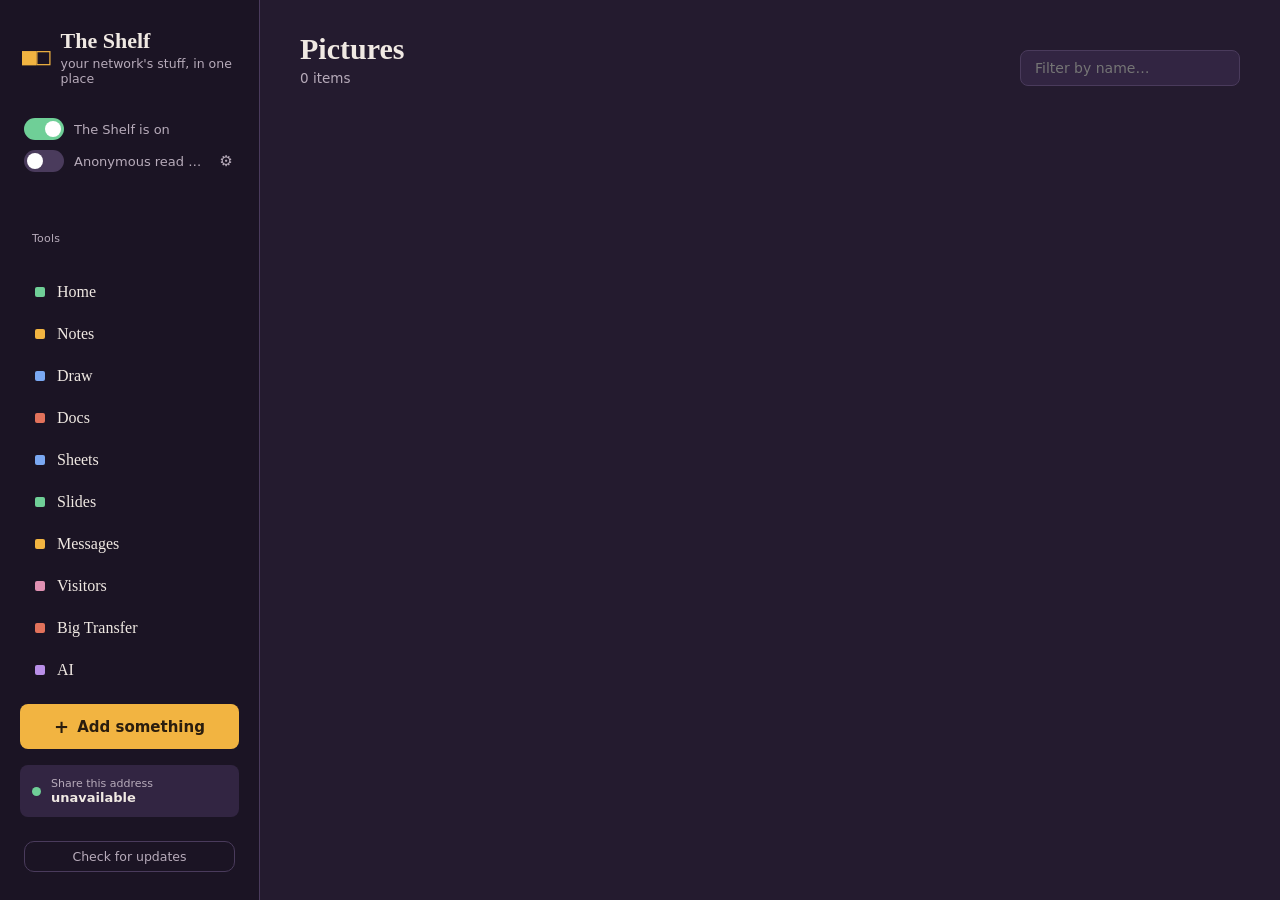
==== commit 97b07c6a: "Books / PDFs at the top of the sidebar, Pictures at the bottom Co-Authored-By: Claude Opus 5.5 <nore" ====
--- a/public/index.html
+++ b/public/index.html
@@ -222,13 +222,13 @@
 
     <label class="field-label" for="categorySelect">Which shelf does it belong on?</label>
     <select id="categorySelect">
-      <option value="Pictures">Pictures</option>
+      <option value="Books">Books / PDFs</option>
       <option value="Music">Music</option>
       <option value="MIDI">MIDI</option>
       <option value="Videos">Videos</option>
       <option value="Games">Games</option>
       <option value="Programs">Programs</option>
-      <option value="Books">Books / PDFs</option>
+      <option value="Pictures">Pictures</option>
     </select>
 
     <div class="dropzone" id="dropzone">
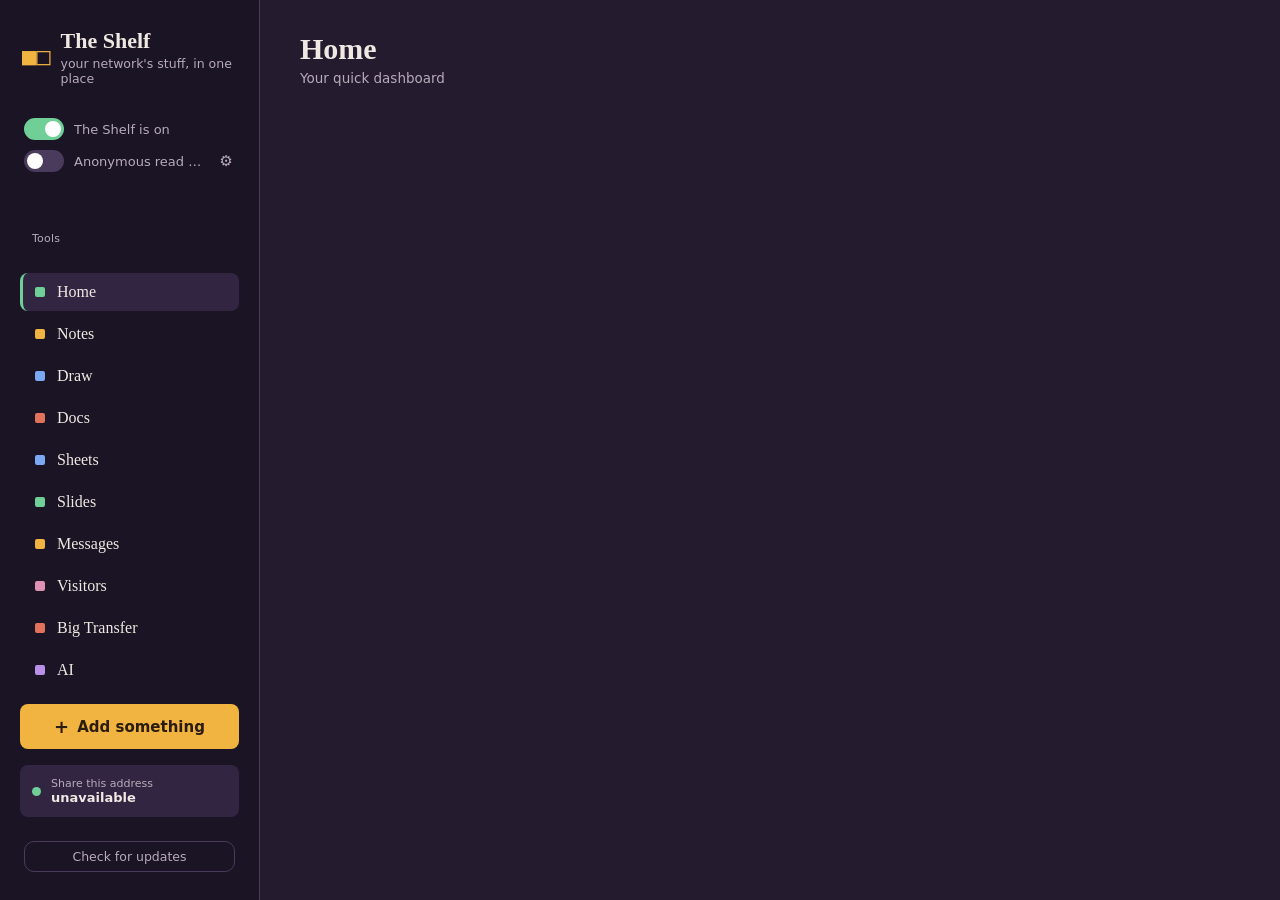
==== commit b73b91f8: "Local-only switch first in the sidebar; make Update now work from the host PC - isLocalRequest now a" ====
--- a/public/index.html
+++ b/public/index.html
@@ -21,20 +21,20 @@
       </div>
 
       <div class="power-toggle-group">
+        <div class="power-toggle" id="localhostOnlyToggleRow" hidden>
+          <label class="toggle-switch">
+            <input type="checkbox" id="localhostOnlyToggle">
+            <span class="toggle-slider"></span>
+          </label>
+          <span id="localhostOnlyLabel" title="While on, only this computer can reach The Shelf -- everyone else on the network is turned away">Local computer only</span>
+        </div>
+
         <div class="power-toggle" id="powerToggleRow">
           <label class="toggle-switch">
             <input type="checkbox" id="powerToggle" checked>
             <span class="toggle-slider"></span>
           </label>
           <span id="powerLabel">The Shelf is on</span>
-        </div>
-
-        <div class="power-toggle" id="localhostOnlyToggleRow" hidden>
-          <label class="toggle-switch">
-            <input type="checkbox" id="localhostOnlyToggle">
-            <span class="toggle-slider"></span>
-          </label>
-          <span id="localhostOnlyLabel" title="While on, only this computer can reach The Shelf -- everyone else on the network is turned away">Local computer only</span>
         </div>
 
         <div class="power-toggle" id="secureModeToggleRow" hidden>
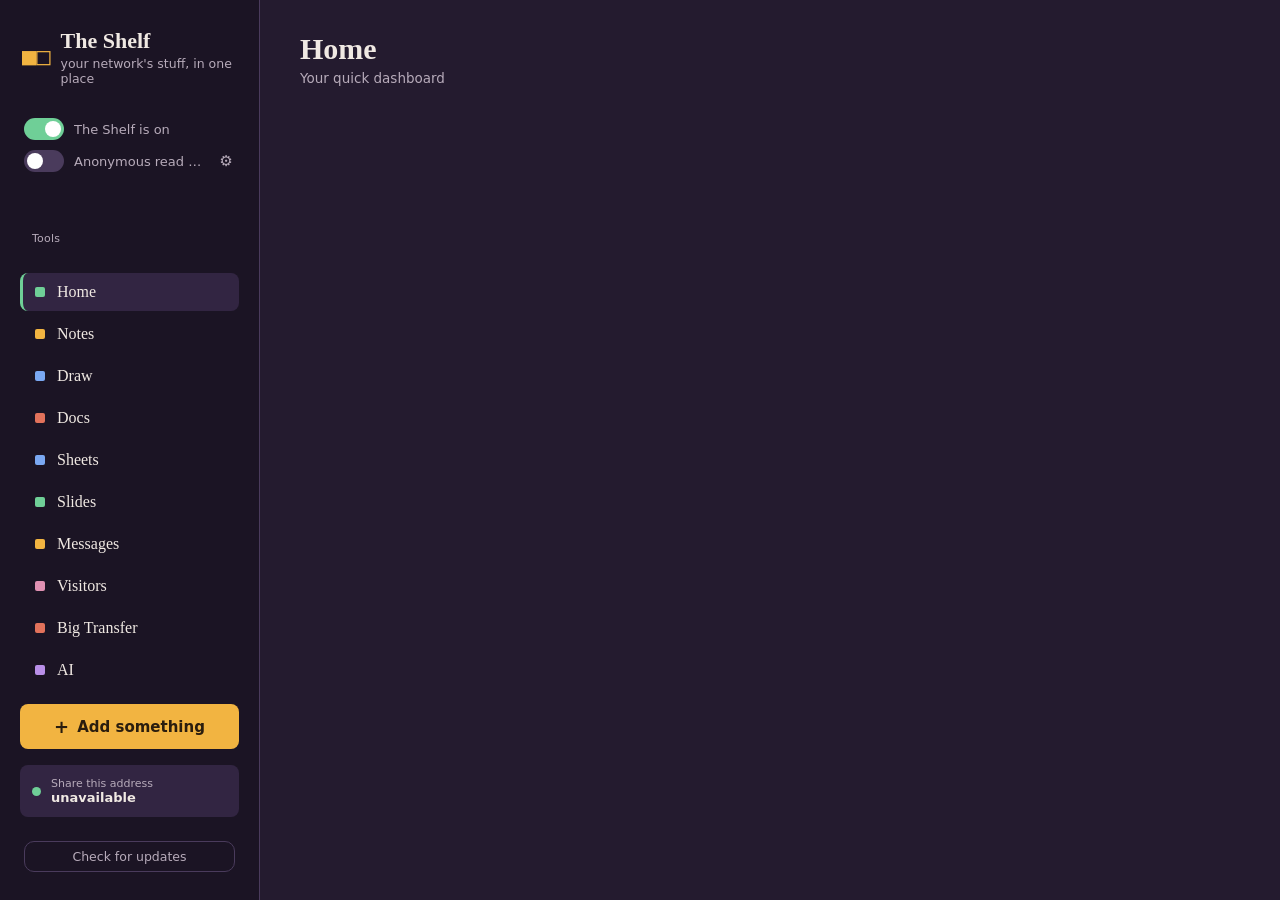
==== commit ecebf768: "Add host-controlled read-only folder locks (viewing password for chosen shelves/tools) Co-Authored-B" ====
--- a/public/index.html
+++ b/public/index.html
@@ -478,6 +478,7 @@
   }
 </script>
 <script src="app.js"></script>
+<script src="locks.js"></script>
 <script src="mesh-coms.js"></script>
 <script src="midi.js"></script>
 </body>
